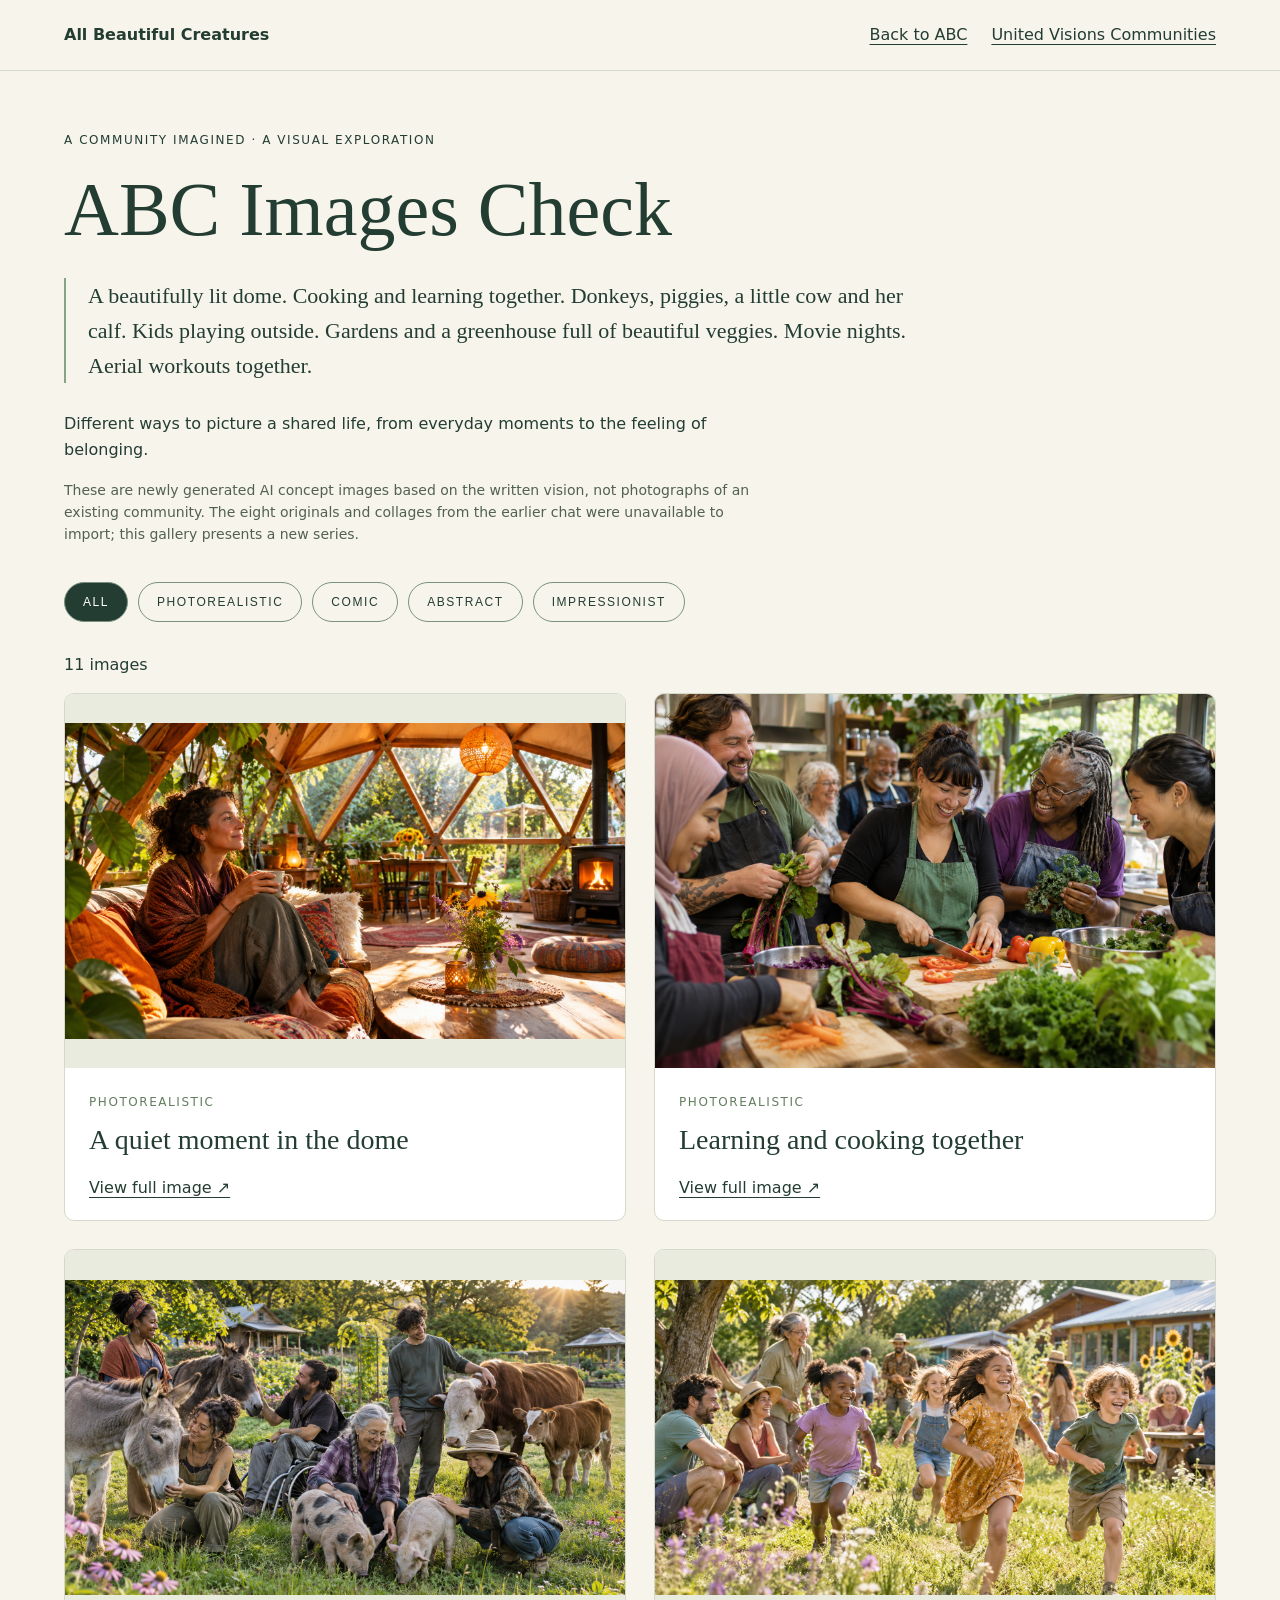
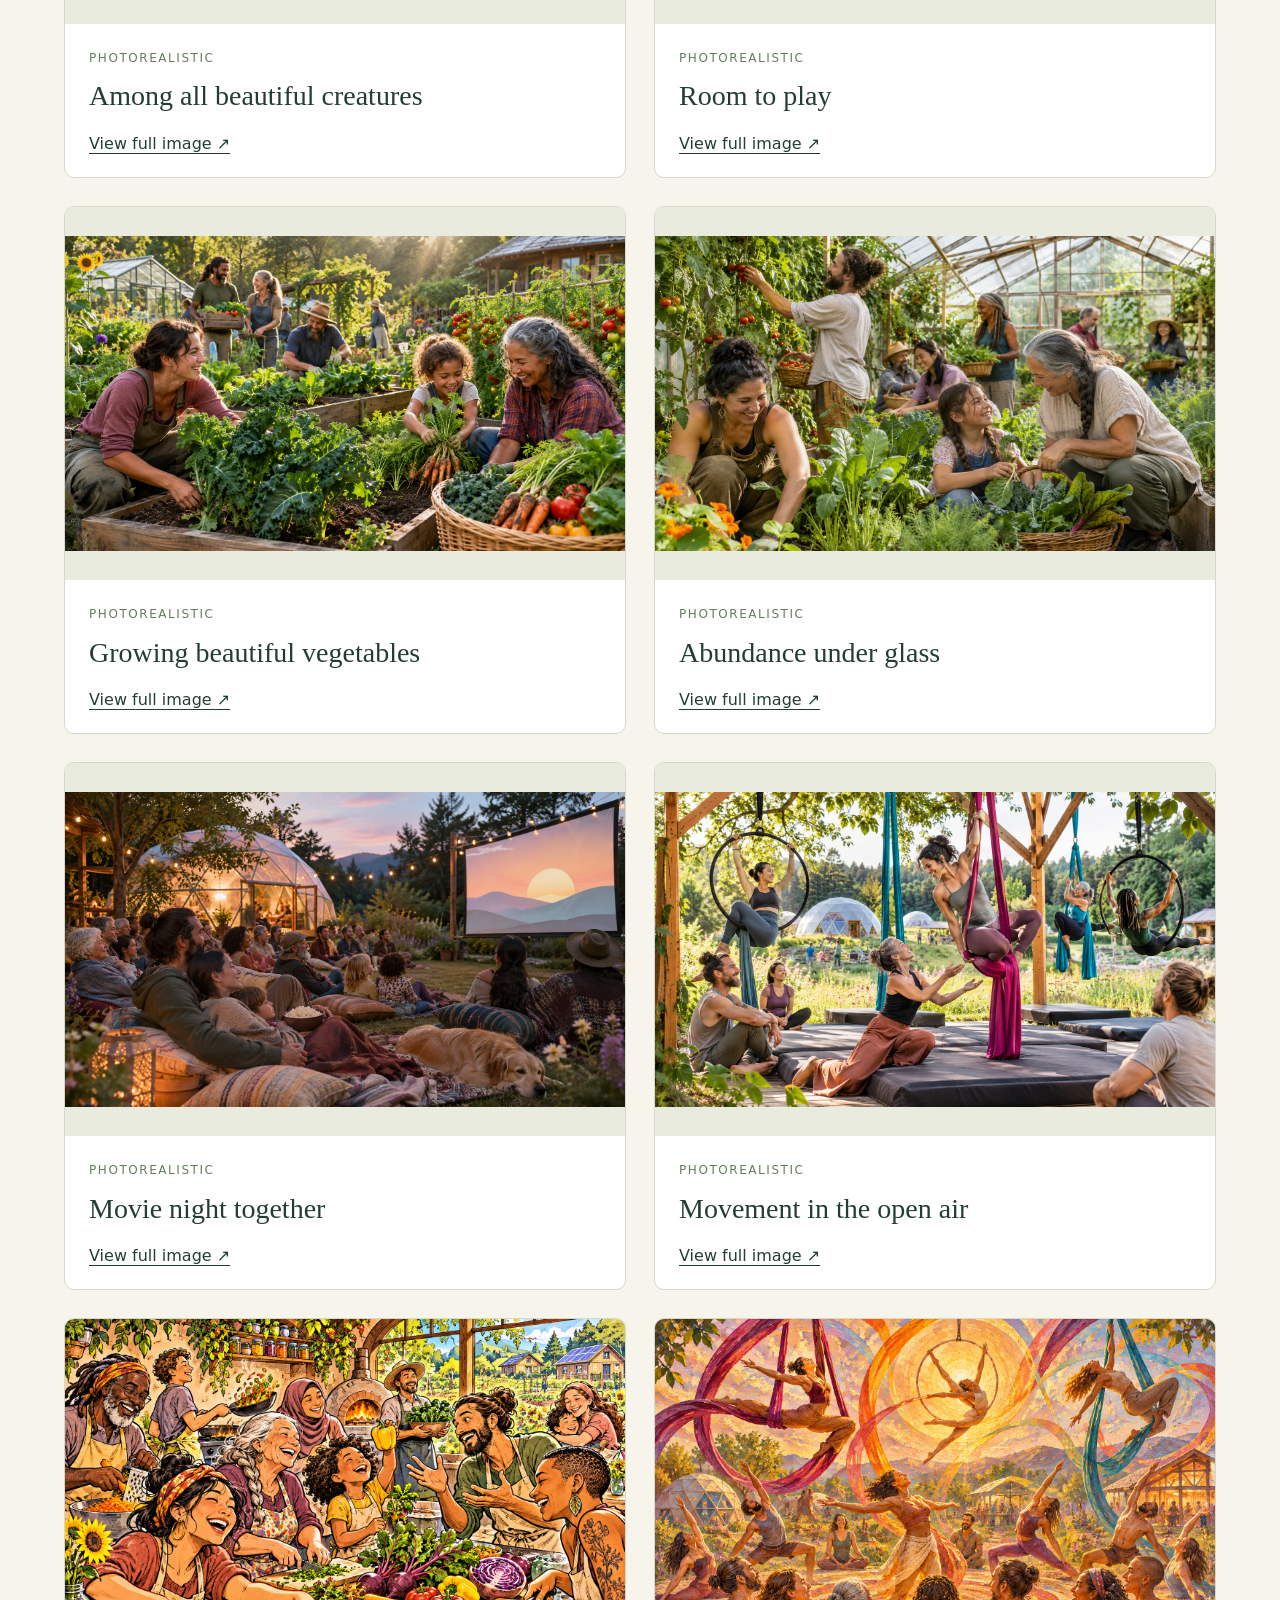
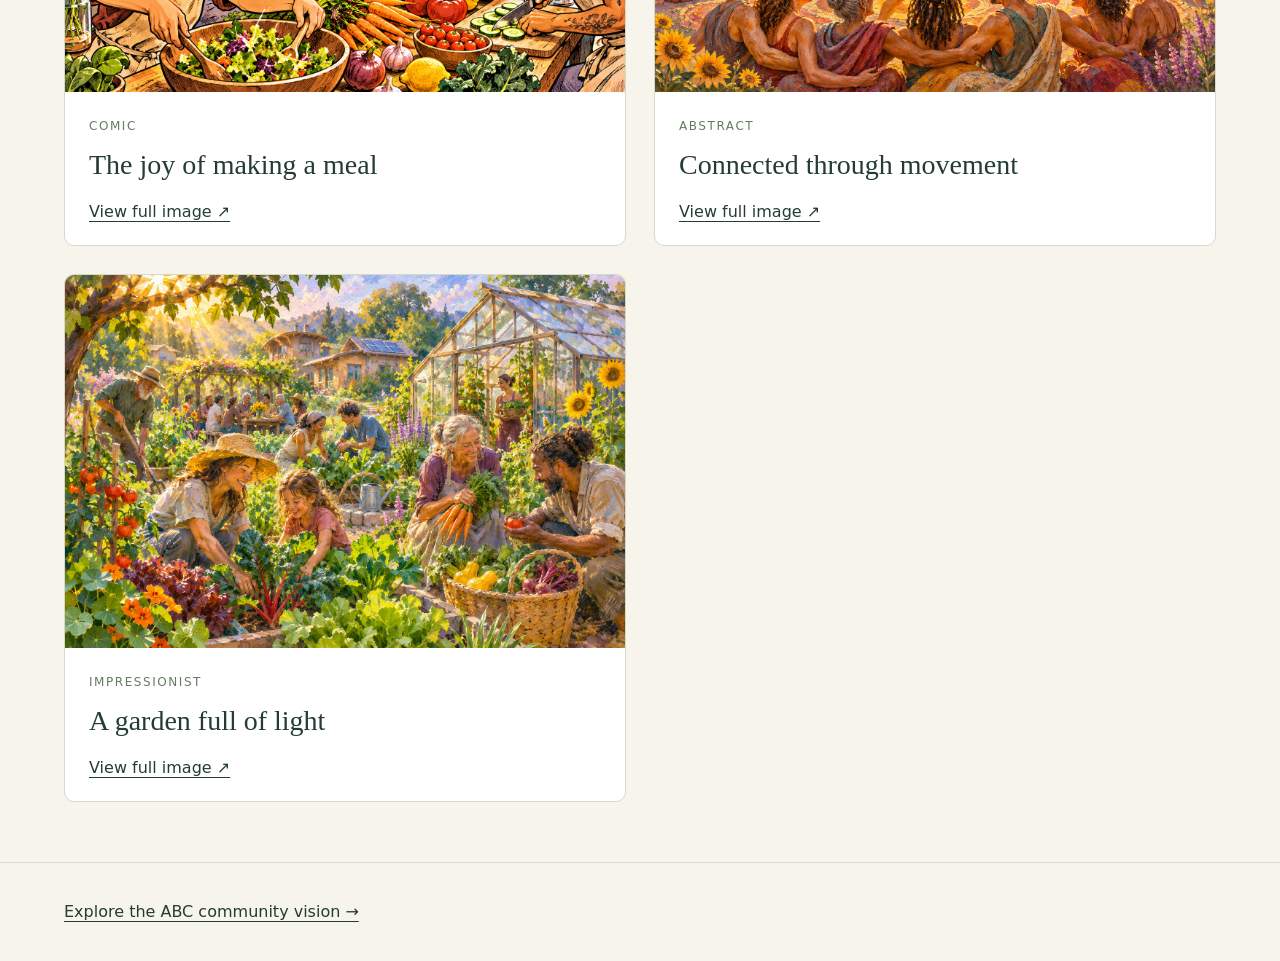
==== abc-images-check.html @ 477fc197 "Add ABC vision image gallery with eleven generated scenes" ====
<!doctype html><html lang="en"><head><meta charset="utf-8"><meta name="viewport" content="width=device-width,initial-scale=1"><title>ABC Images Check — All Beautiful Creatures</title><meta name="description" content="Explore the ABC community vision through photography-style images, comics, abstract art and impressionist painting."><style>
:root{color-scheme:light;--ink:#243d32;--paper:#f6f4eb;--line:#d4d9cb}*{box-sizing:border-box}body{margin:0;background:var(--paper);color:var(--ink);font:16px/1.6 system-ui,sans-serif}a{color:inherit;text-underline-offset:4px}nav{padding:22px 5vw;display:flex;gap:24px;align-items:center;border-bottom:1px solid var(--line);flex-wrap:wrap}nav strong{margin-right:auto}main{max-width:1500px;margin:auto;padding:60px 5vw}header{max-width:850px;margin-bottom:36px}.eyebrow,button,.caption span{font-size:12px;text-transform:uppercase;letter-spacing:.13em}h1{font:clamp(40px,6vw,76px)/1.08 Georgia,serif;margin:18px 0 24px}header p{max-width:690px}blockquote{margin:28px 0;padding-left:22px;border-left:2px solid #88a486;font:22px/1.6 Georgia,serif}.note{font-size:14px;color:#526151}.filters{display:flex;gap:10px;flex-wrap:wrap;margin:30px 0}button{padding:12px 18px;border:1px solid #7a917e;border-radius:30px;background:transparent;color:var(--ink);cursor:pointer}button[aria-pressed=true]{color:white;background:var(--ink)}button:focus-visible,a:focus-visible{outline:3px solid #bd6e32;outline-offset:5px}.gallery{display:grid;grid-template-columns:repeat(2,minmax(0,1fr));gap:28px}article{background:white;border:1px solid var(--line);border-radius:10px;overflow:hidden}article[hidden]{display:none}img{display:block;width:100%;height:auto;aspect-ratio:3/2;object-fit:contain;background:#e9ebdf}.caption{padding:20px 24px}.caption span{color:#647d60}h2{font:28px/1.2 Georgia,serif;margin:10px 0 18px}footer{padding:36px 5vw;border-top:1px solid var(--line)}@media(max-width:700px){main{padding-top:36px}.gallery{grid-template-columns:1fr}blockquote{font-size:20px}}@media(prefers-reduced-motion:no-preference){article{animation:appear .4s ease}@keyframes appear{from{opacity:.5}to{opacity:1}}}</style></head><body><nav aria-label="Main"><strong>All Beautiful Creatures</strong><a href="abc.html">Back to ABC</a><a href="index.html">United Visions Communities</a></nav><main><header><div class="eyebrow">A community imagined · A visual exploration</div><h1>ABC Images Check</h1><blockquote>A beautifully lit dome. Cooking and learning together. Donkeys, piggies, a little cow and her calf. Kids playing outside. Gardens and a greenhouse full of beautiful veggies. Movie nights. Aerial workouts together.</blockquote><p>Different ways to picture a shared life, from everyday moments to the feeling of belonging.</p><p class="note">These are newly generated AI concept images based on the written vision, not photographs of an existing community. The eight originals and collages from the earlier chat were unavailable to import; this gallery presents a new series.</p></header><div class="filters" role="group" aria-label="Filter images by style"><button type="button" aria-pressed="true" data-filter="All">All</button><button type="button" aria-pressed="false" data-filter="Photorealistic">Photorealistic</button><button type="button" aria-pressed="false" data-filter="Comic">Comic</button><button type="button" aria-pressed="false" data-filter="Abstract">Abstract</button><button type="button" aria-pressed="false" data-filter="Impressionist">Impressionist</button></div><p id="count" aria-live="polite">11 images</p><section class="gallery" aria-label="Community vision images"><article data-style="Photorealistic"><a href="images/abc-vision/dome-photo.png" target="_blank" rel="noopener"><img src="images/abc-vision/dome-photo.png" alt="A quiet moment in the dome — photorealistic community vision" loading="lazy" width="1536" height="1024"></a><div class="caption"><span>Photorealistic</span><h2>A quiet moment in the dome</h2><a href="images/abc-vision/dome-photo.png" target="_blank" rel="noopener">View full image ↗</a></div></article><article data-style="Photorealistic"><a href="images/abc-vision/cooking-photo.png" target="_blank" rel="noopener"><img src="images/abc-vision/cooking-photo.png" alt="Learning and cooking together — photorealistic community vision" loading="lazy" width="1536" height="1024"></a><div class="caption"><span>Photorealistic</span><h2>Learning and cooking together</h2><a href="images/abc-vision/cooking-photo.png" target="_blank" rel="noopener">View full image ↗</a></div></article><article data-style="Photorealistic"><a href="images/abc-vision/sanctuary-photo.png" target="_blank" rel="noopener"><img src="images/abc-vision/sanctuary-photo.png" alt="Among all beautiful creatures — photorealistic community vision" loading="lazy" width="1536" height="1024"></a><div class="caption"><span>Photorealistic</span><h2>Among all beautiful creatures</h2><a href="images/abc-vision/sanctuary-photo.png" target="_blank" rel="noopener">View full image ↗</a></div></article><article data-style="Photorealistic"><a href="images/abc-vision/play-photo.png" target="_blank" rel="noopener"><img src="images/abc-vision/play-photo.png" alt="Room to play — photorealistic community vision" loading="lazy" width="1536" height="1024"></a><div class="caption"><span>Photorealistic</span><h2>Room to play</h2><a href="images/abc-vision/play-photo.png" target="_blank" rel="noopener">View full image ↗</a></div></article><article data-style="Photorealistic"><a href="images/abc-vision/gardens-photo.png" target="_blank" rel="noopener"><img src="images/abc-vision/gardens-photo.png" alt="Growing beautiful vegetables — photorealistic community vision" loading="lazy" width="1536" height="1024"></a><div class="caption"><span>Photorealistic</span><h2>Growing beautiful vegetables</h2><a href="images/abc-vision/gardens-photo.png" target="_blank" rel="noopener">View full image ↗</a></div></article><article data-style="Photorealistic"><a href="images/abc-vision/greenhouse-photo.png" target="_blank" rel="noopener"><img src="images/abc-vision/greenhouse-photo.png" alt="Abundance under glass — photorealistic community vision" loading="lazy" width="1536" height="1024"></a><div class="caption"><span>Photorealistic</span><h2>Abundance under glass</h2><a href="images/abc-vision/greenhouse-photo.png" target="_blank" rel="noopener">View full image ↗</a></div></article><article data-style="Photorealistic"><a href="images/abc-vision/movies-photo.png" target="_blank" rel="noopener"><img src="images/abc-vision/movies-photo.png" alt="Movie night together — photorealistic community vision" loading="lazy" width="1536" height="1024"></a><div class="caption"><span>Photorealistic</span><h2>Movie night together</h2><a href="images/abc-vision/movies-photo.png" target="_blank" rel="noopener">View full image ↗</a></div></article><article data-style="Photorealistic"><a href="images/abc-vision/aerial-photo.png" target="_blank" rel="noopener"><img src="images/abc-vision/aerial-photo.png" alt="Movement in the open air — photorealistic community vision" loading="lazy" width="1536" height="1024"></a><div class="caption"><span>Photorealistic</span><h2>Movement in the open air</h2><a href="images/abc-vision/aerial-photo.png" target="_blank" rel="noopener">View full image ↗</a></div></article><article data-style="Comic"><a href="images/abc-vision/cooking-comic.png" target="_blank" rel="noopener"><img src="images/abc-vision/cooking-comic.png" alt="The joy of making a meal — comic community vision" loading="lazy" width="1536" height="1024"></a><div class="caption"><span>Comic</span><h2>The joy of making a meal</h2><a href="images/abc-vision/cooking-comic.png" target="_blank" rel="noopener">View full image ↗</a></div></article><article data-style="Abstract"><a href="images/abc-vision/aerial-abstract.png" target="_blank" rel="noopener"><img src="images/abc-vision/aerial-abstract.png" alt="Connected through movement — abstract community vision" loading="lazy" width="1536" height="1024"></a><div class="caption"><span>Abstract</span><h2>Connected through movement</h2><a href="images/abc-vision/aerial-abstract.png" target="_blank" rel="noopener">View full image ↗</a></div></article><article data-style="Impressionist"><a href="images/abc-vision/gardens-impressionist.png" target="_blank" rel="noopener"><img src="images/abc-vision/gardens-impressionist.png" alt="A garden full of light — impressionist community vision" loading="lazy" width="1536" height="1024"></a><div class="caption"><span>Impressionist</span><h2>A garden full of light</h2><a href="images/abc-vision/gardens-impressionist.png" target="_blank" rel="noopener">View full image ↗</a></div></article></section></main><footer><a href="abc.html">Explore the ABC community vision →</a></footer><script>document.querySelectorAll('[data-filter]').forEach(button=>button.addEventListener('click',()=>{const style=button.dataset.filter;document.querySelectorAll('[data-filter]').forEach(b=>b.setAttribute('aria-pressed',String(b===button)));let n=0;document.querySelectorAll('[data-style]').forEach(card=>{card.hidden=style!=='All'&&card.dataset.style!==style;if(!card.hidden)n++});document.getElementById('count').textContent=n+' image'+(n===1?'':'s')}));</script></body></html>
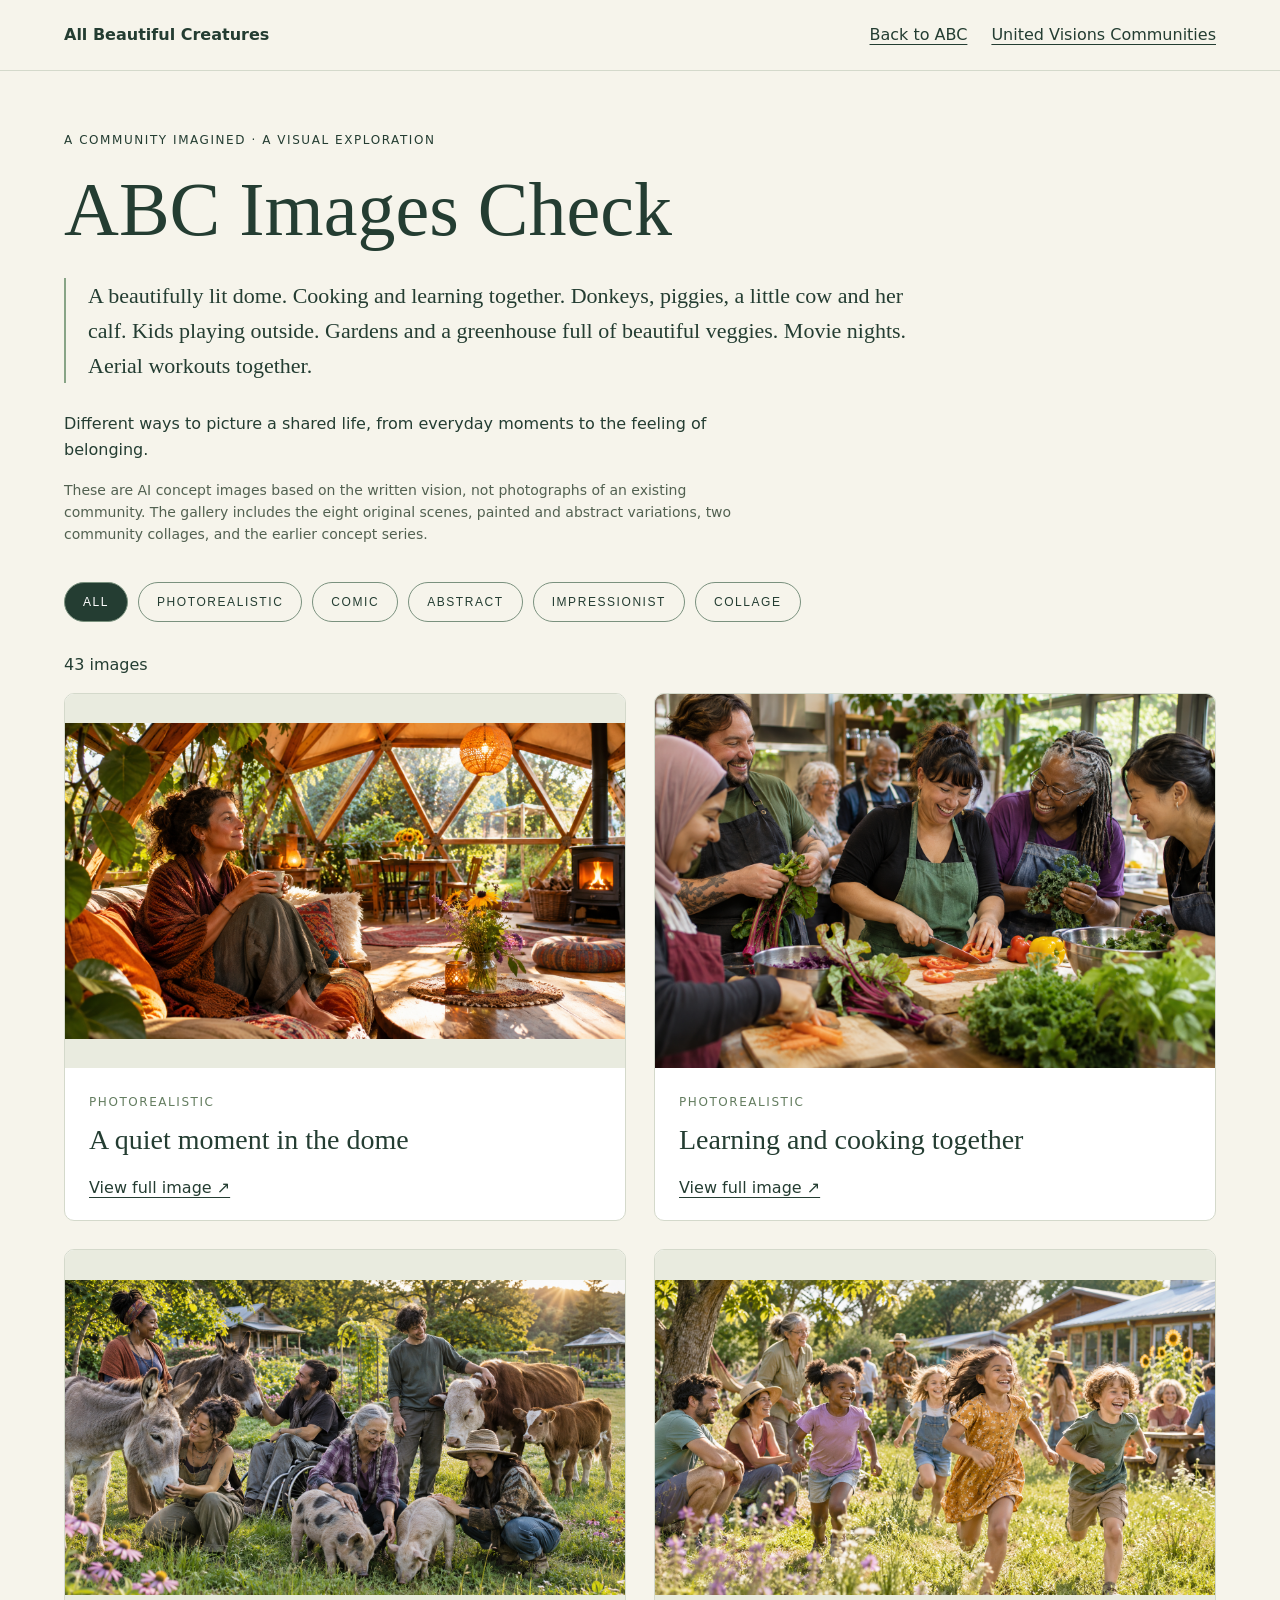
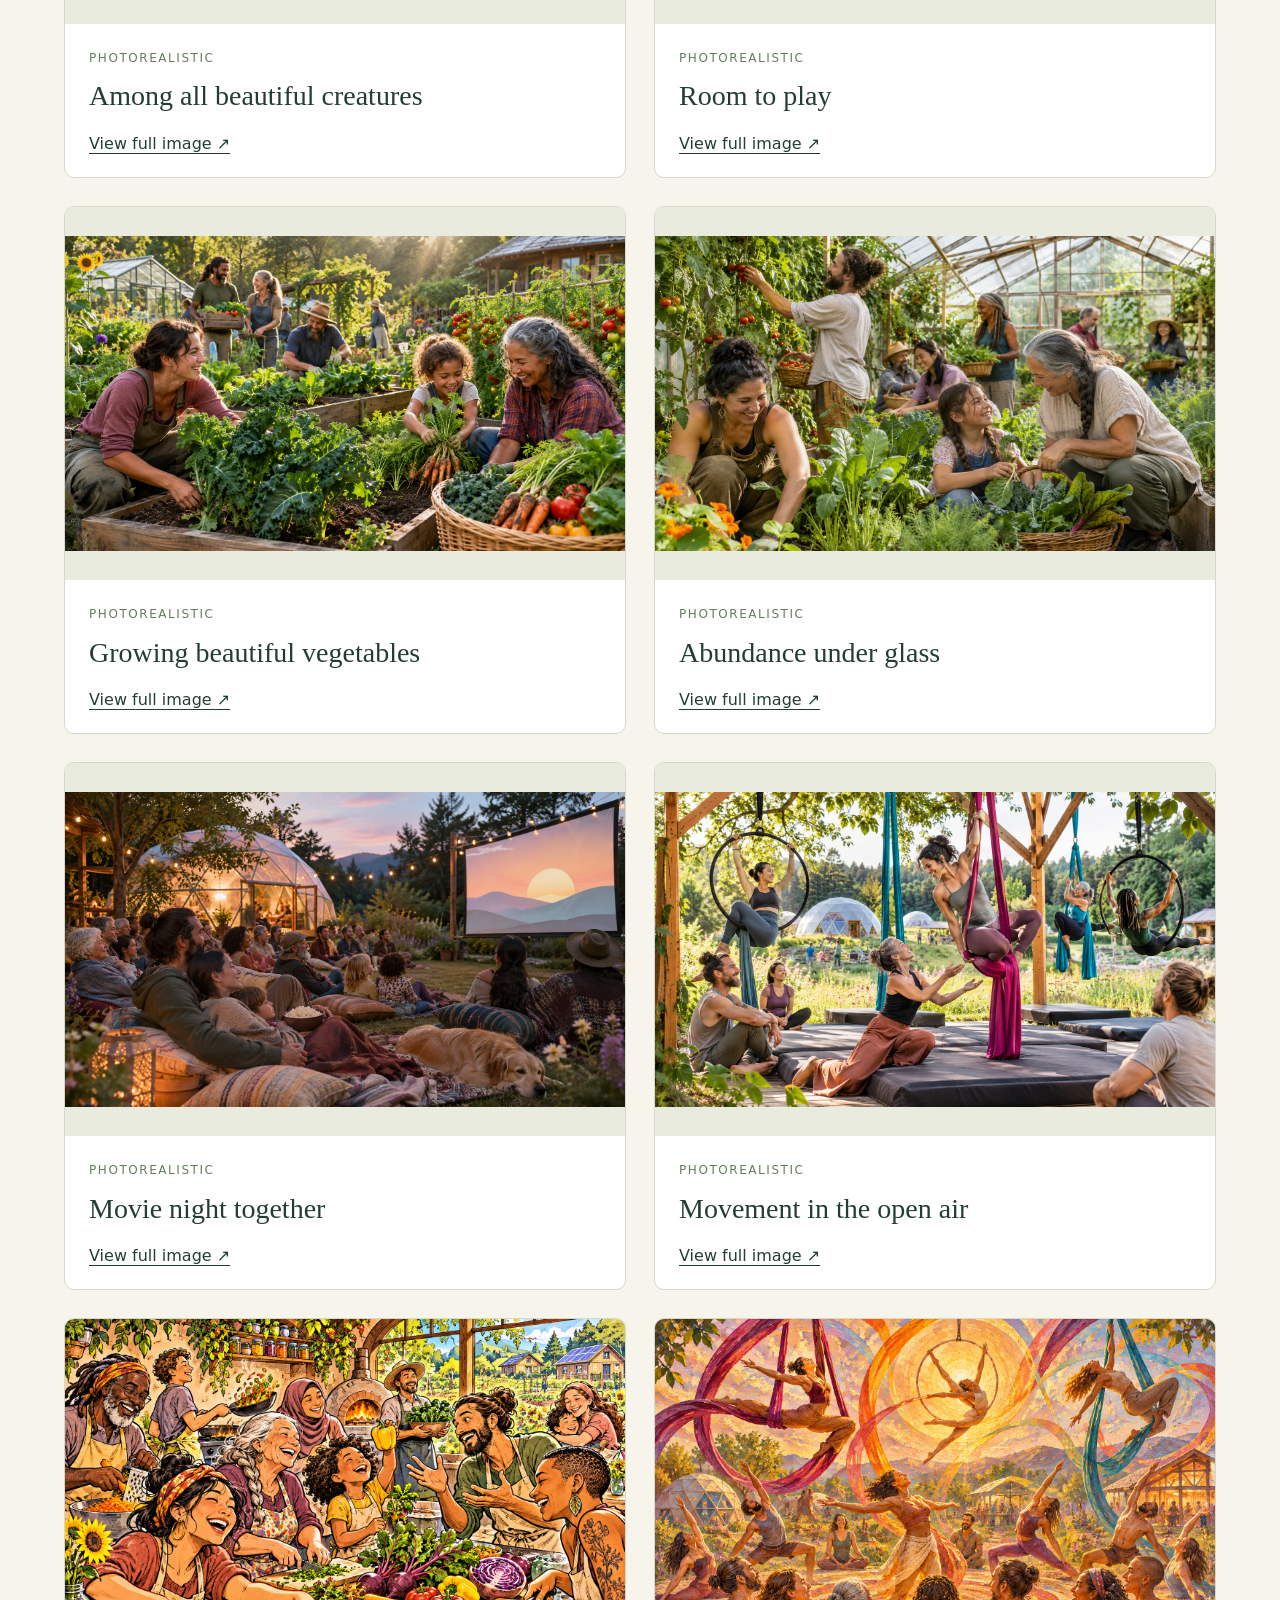
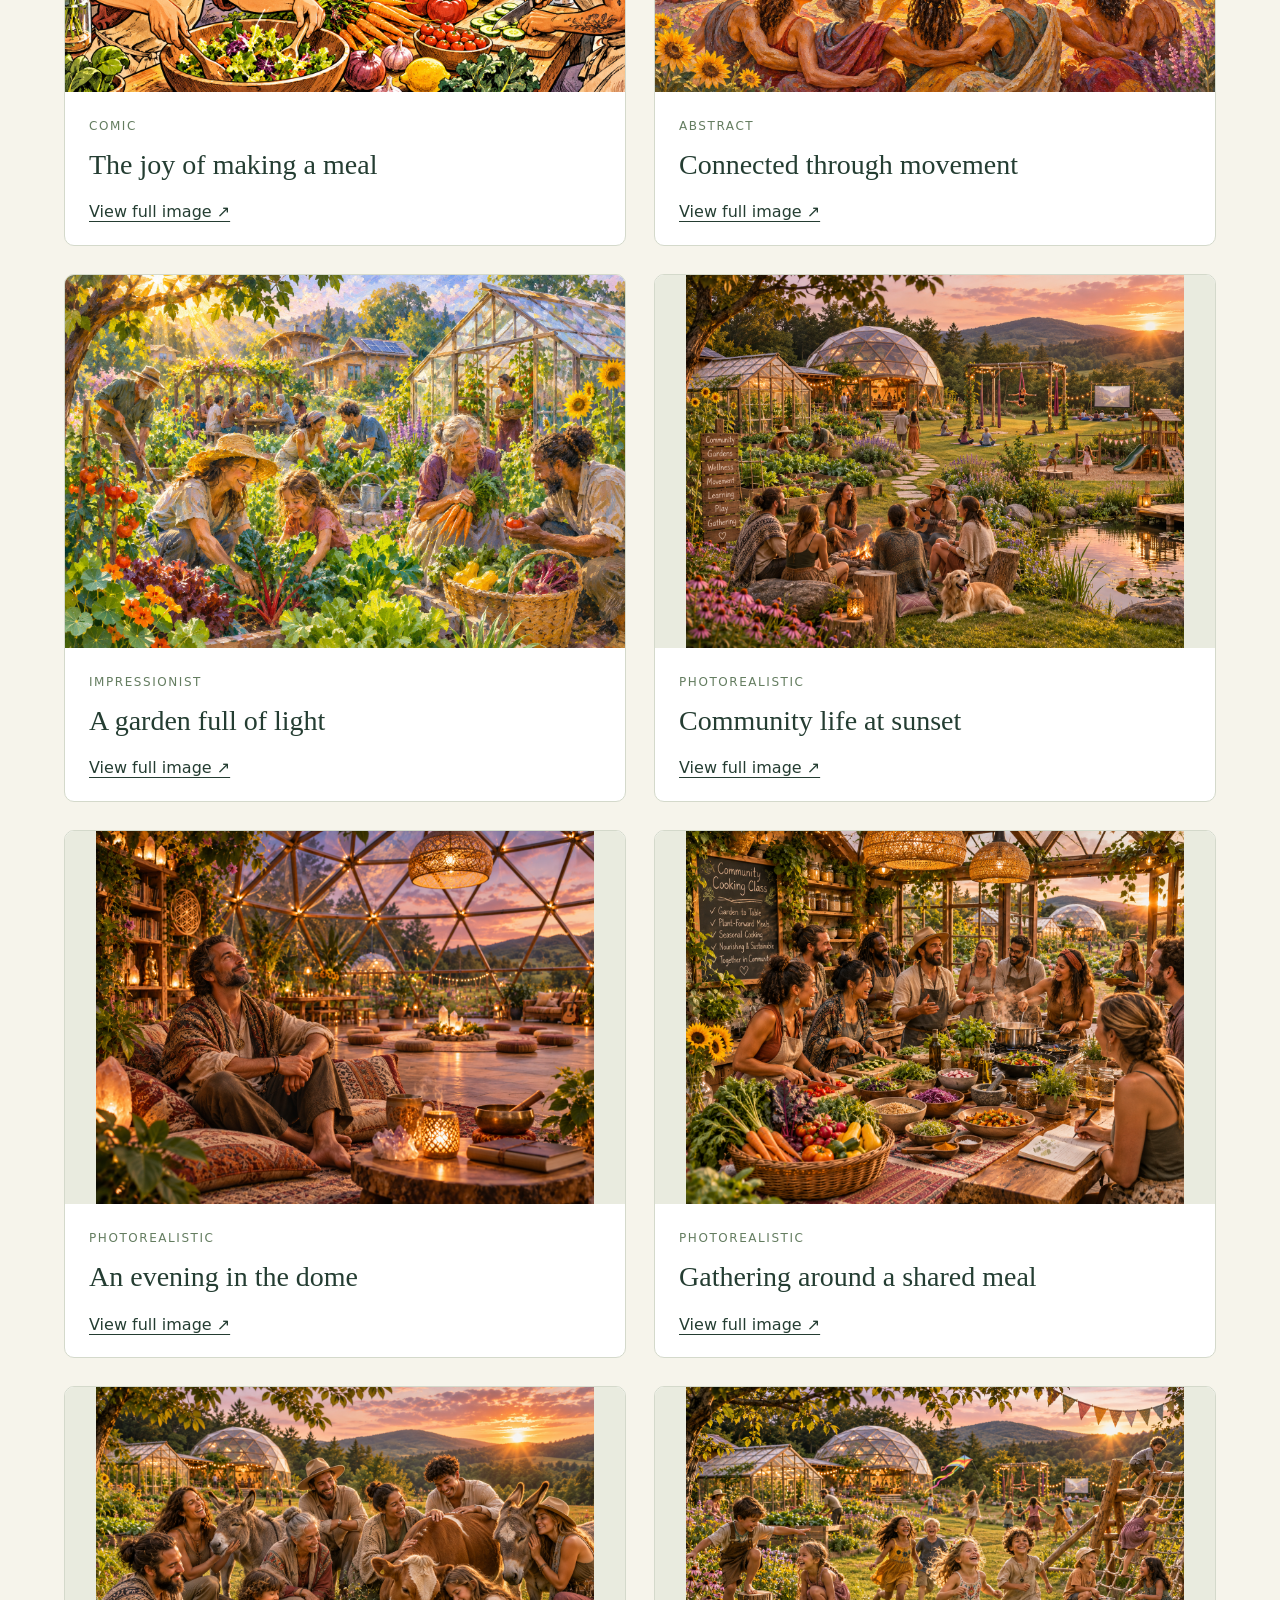
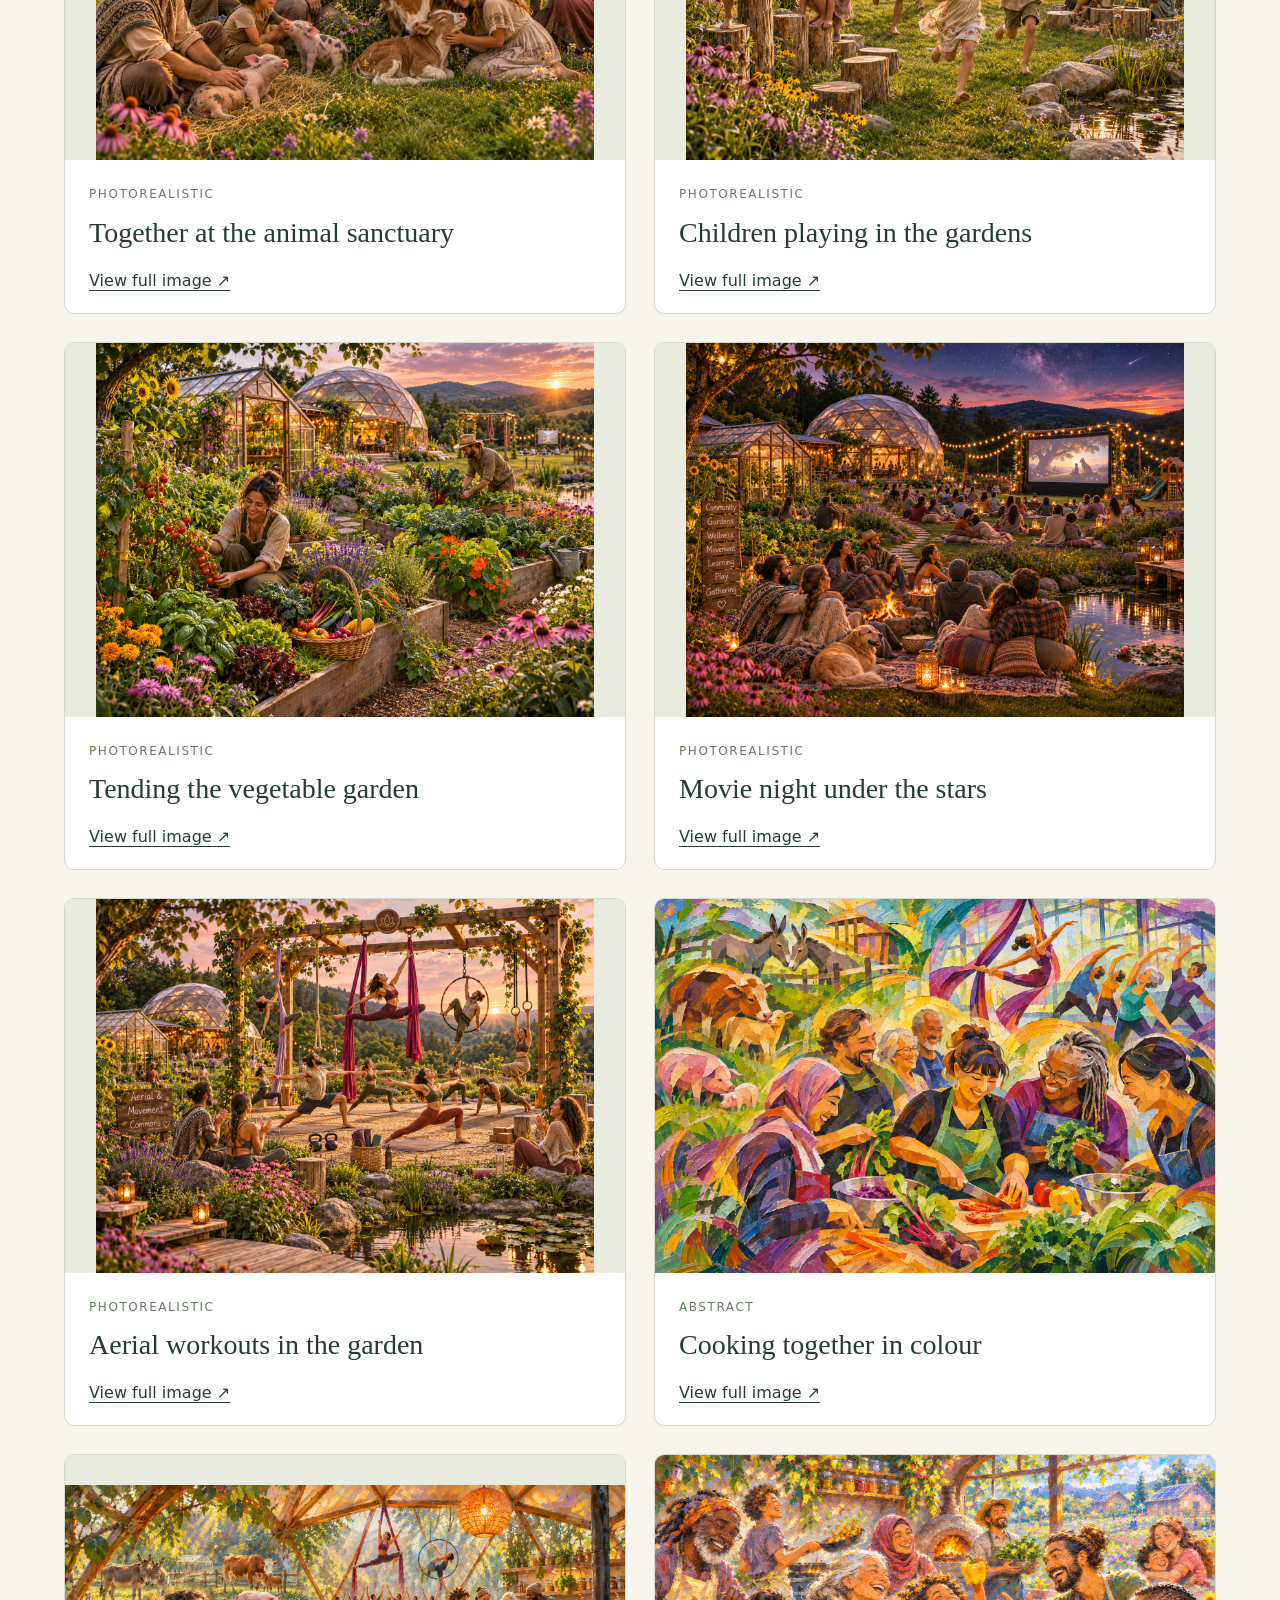
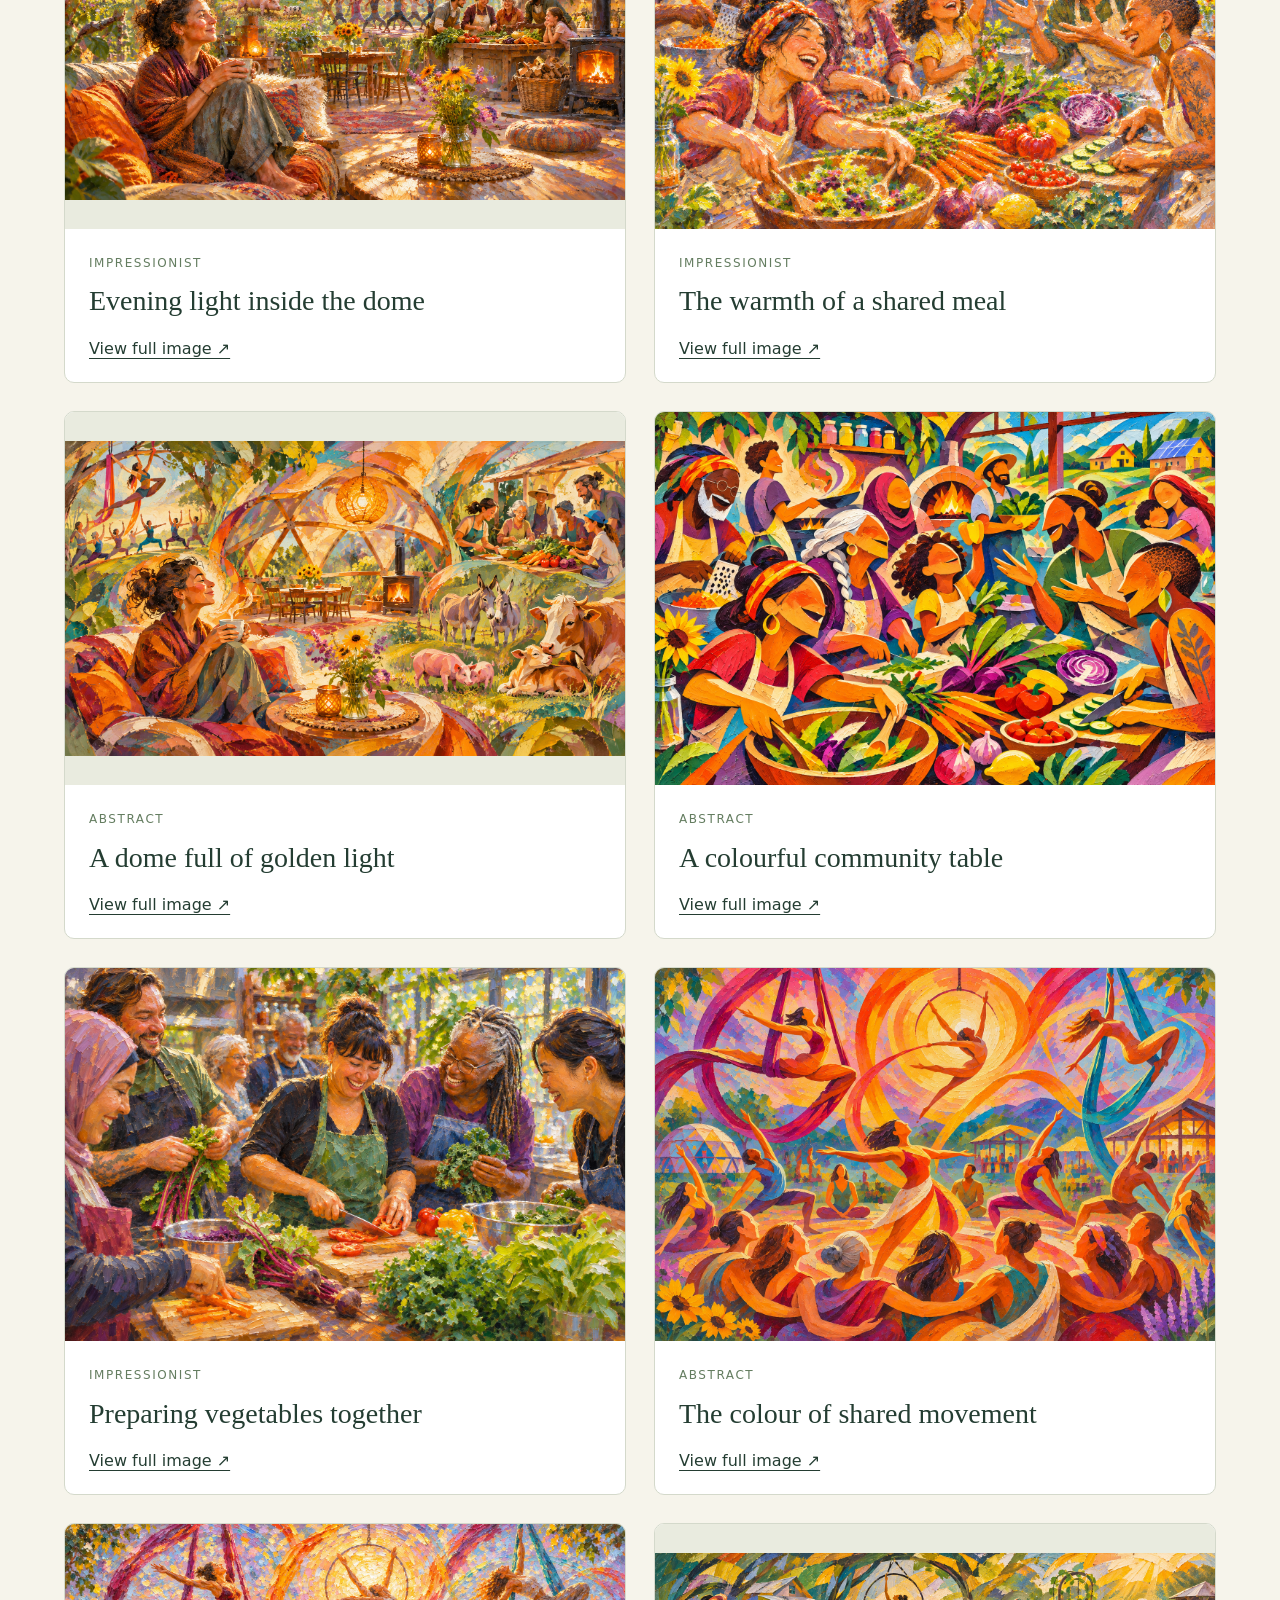
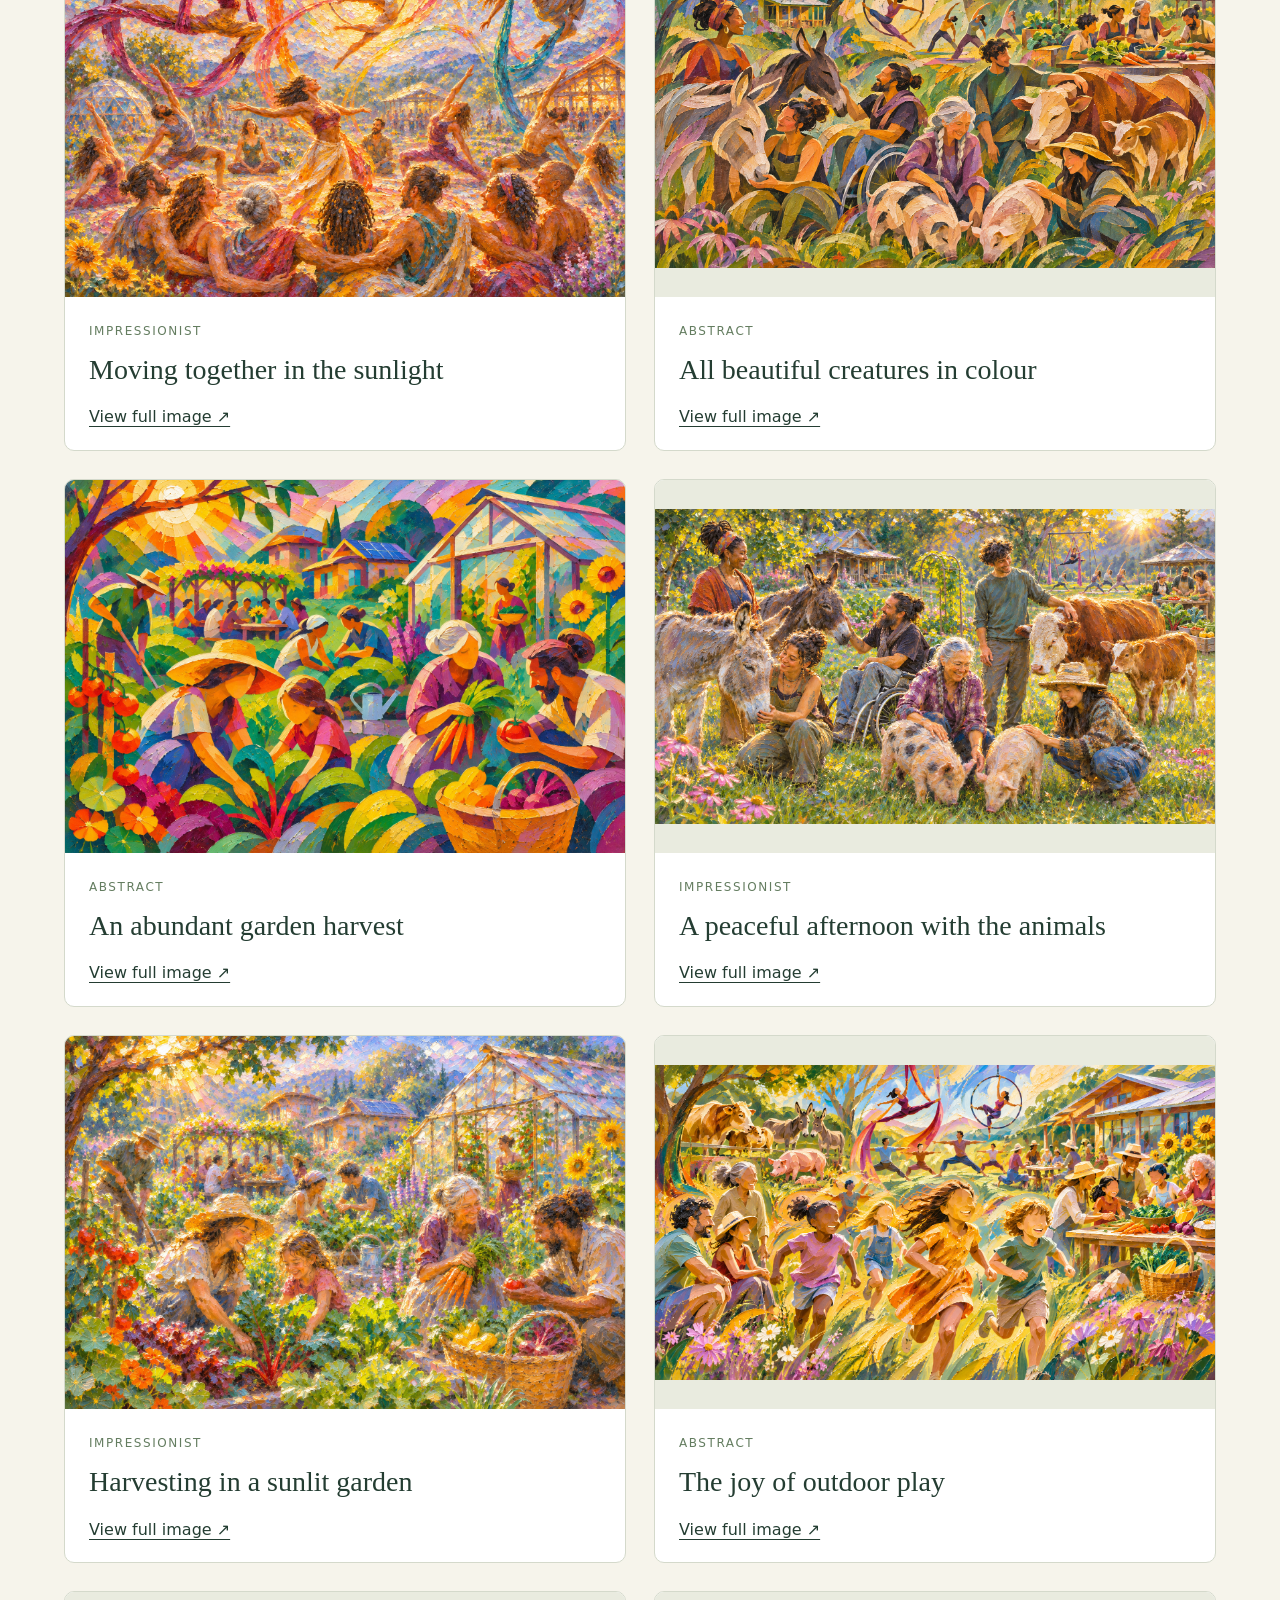
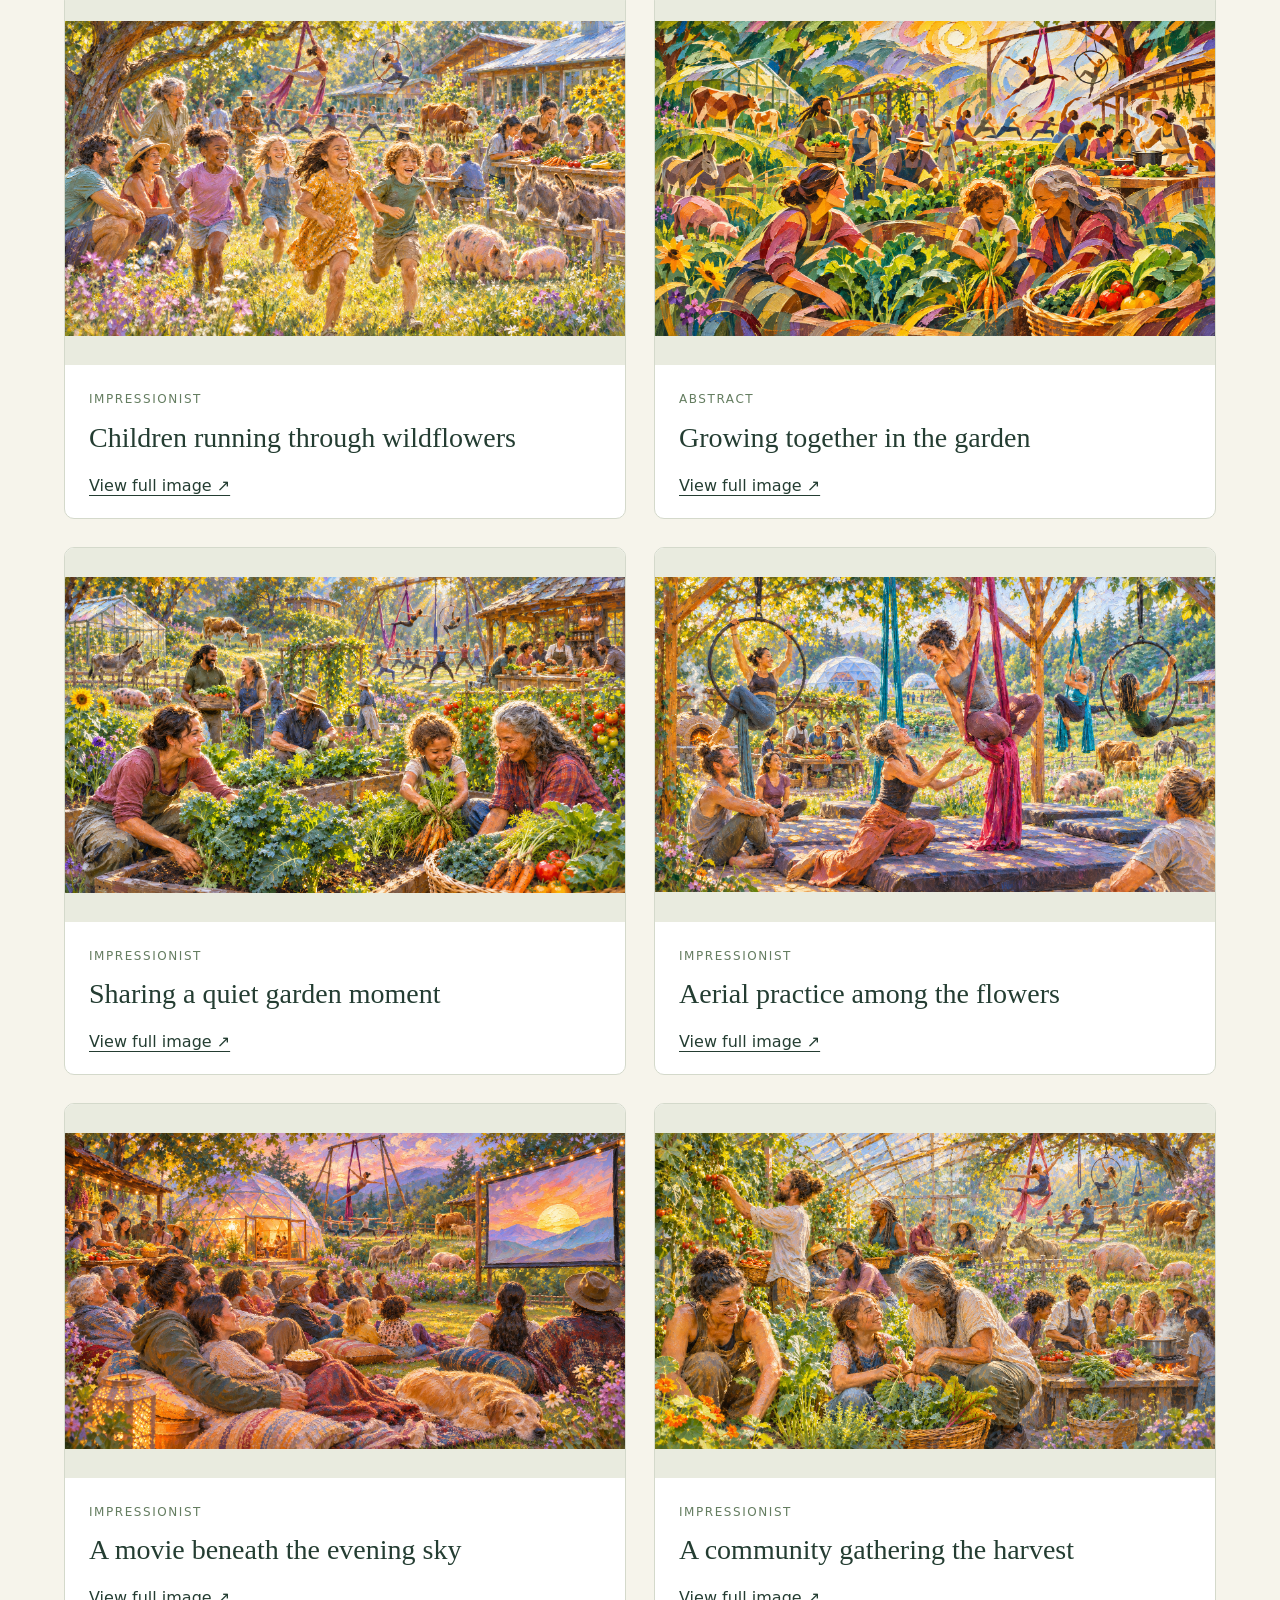
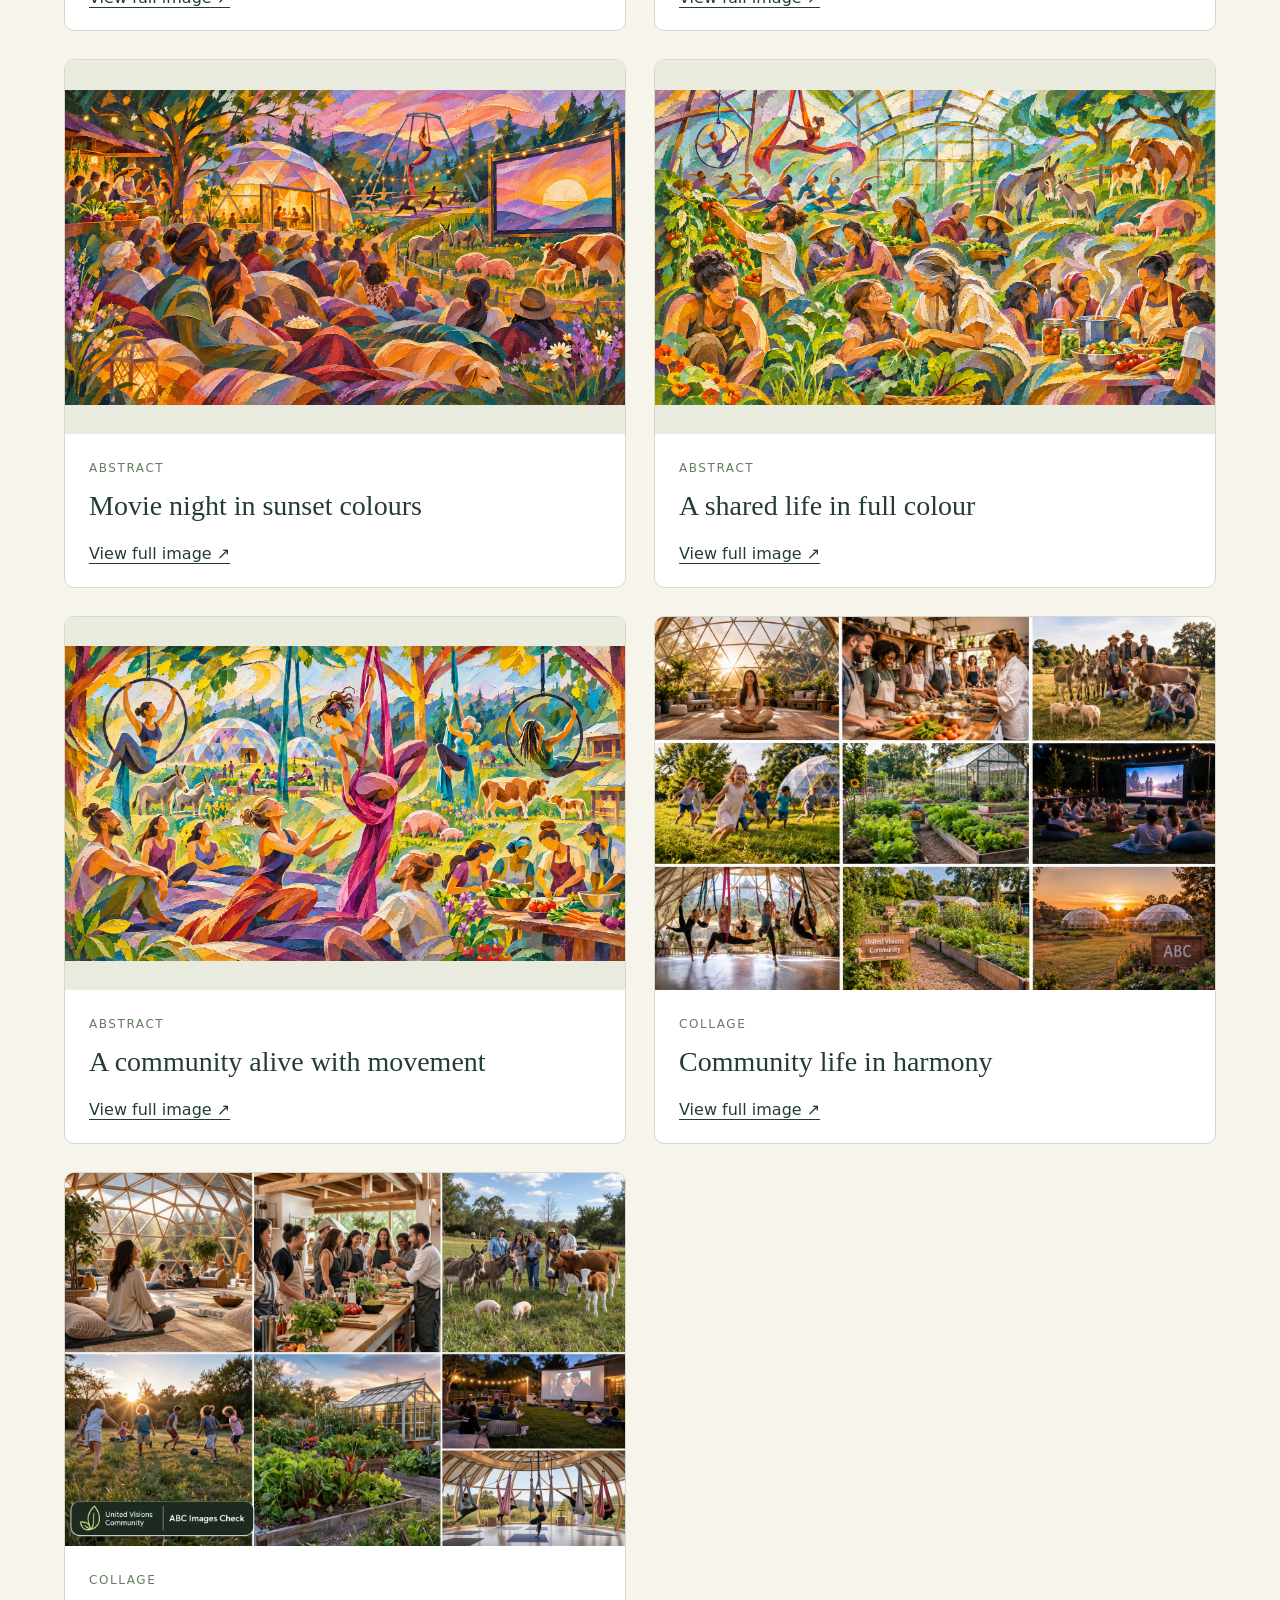
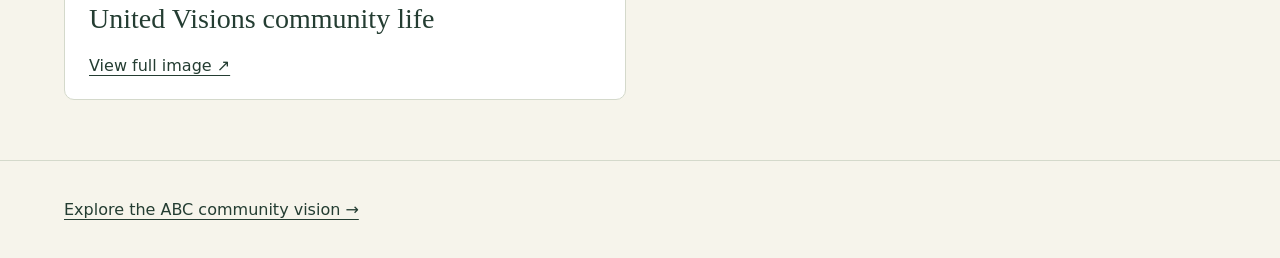
==== commit 2124e32c: "Add saved ABC concept images with descriptive filenames" ====
--- a/abc-images-check.html
+++ b/abc-images-check.html
@@ -1,2 +1,217 @@
 <!doctype html><html lang="en"><head><meta charset="utf-8"><meta name="viewport" content="width=device-width,initial-scale=1"><title>ABC Images Check — All Beautiful Creatures</title><meta name="description" content="Explore the ABC community vision through photography-style images, comics, abstract art and impressionist painting."><style>
-:root{color-scheme:light;--ink:#243d32;--paper:#f6f4eb;--line:#d4d9cb}*{box-sizing:border-box}body{margin:0;background:var(--paper);color:var(--ink);font:16px/1.6 system-ui,sans-serif}a{color:inherit;text-underline-offset:4px}nav{padding:22px 5vw;display:flex;gap:24px;align-items:center;border-bottom:1px solid var(--line);flex-wrap:wrap}nav strong{margin-right:auto}main{max-width:1500px;margin:auto;padding:60px 5vw}header{max-width:850px;margin-bottom:36px}.eyebrow,button,.caption span{font-size:12px;text-transform:uppercase;letter-spacing:.13em}h1{font:clamp(40px,6vw,76px)/1.08 Georgia,serif;margin:18px 0 24px}header p{max-width:690px}blockquote{margin:28px 0;padding-left:22px;border-left:2px solid #88a486;font:22px/1.6 Georgia,serif}.note{font-size:14px;color:#526151}.filters{display:flex;gap:10px;flex-wrap:wrap;margin:30px 0}button{padding:12px 18px;border:1px solid #7a917e;border-radius:30px;background:transparent;color:var(--ink);cursor:pointer}button[aria-pressed=true]{color:white;background:var(--ink)}button:focus-visible,a:focus-visible{outline:3px solid #bd6e32;outline-offset:5px}.gallery{display:grid;grid-template-columns:repeat(2,minmax(0,1fr));gap:28px}article{background:white;border:1px solid var(--line);border-radius:10px;overflow:hidden}article[hidden]{display:none}img{display:block;width:100%;height:auto;aspect-ratio:3/2;object-fit:contain;background:#e9ebdf}.caption{padding:20px 24px}.caption span{color:#647d60}h2{font:28px/1.2 Georgia,serif;margin:10px 0 18px}footer{padding:36px 5vw;border-top:1px solid var(--line)}@media(max-width:700px){main{padding-top:36px}.gallery{grid-template-columns:1fr}blockquote{font-size:20px}}@media(prefers-reduced-motion:no-preference){article{animation:appear .4s ease}@keyframes appear{from{opacity:.5}to{opacity:1}}}</style></head><body><nav aria-label="Main"><strong>All Beautiful Creatures</strong><a href="abc.html">Back to ABC</a><a href="index.html">United Visions Communities</a></nav><main><header><div class="eyebrow">A community imagined · A visual exploration</div><h1>ABC Images Check</h1><blockquote>A beautifully lit dome. Cooking and learning together. Donkeys, piggies, a little cow and her calf. Kids playing outside. Gardens and a greenhouse full of beautiful veggies. Movie nights. Aerial workouts together.</blockquote><p>Different ways to picture a shared life, from everyday moments to the feeling of belonging.</p><p class="note">These are newly generated AI concept images based on the written vision, not photographs of an existing community. The eight originals and collages from the earlier chat were unavailable to import; this gallery presents a new series.</p></header><div class="filters" role="group" aria-label="Filter images by style"><button type="button" aria-pressed="true" data-filter="All">All</button><button type="button" aria-pressed="false" data-filter="Photorealistic">Photorealistic</button><button type="button" aria-pressed="false" data-filter="Comic">Comic</button><button type="button" aria-pressed="false" data-filter="Abstract">Abstract</button><button type="button" aria-pressed="false" data-filter="Impressionist">Impressionist</button></div><p id="count" aria-live="polite">11 images</p><section class="gallery" aria-label="Community vision images"><article data-style="Photorealistic"><a href="images/abc-vision/dome-photo.png" target="_blank" rel="noopener"><img src="images/abc-vision/dome-photo.png" alt="A quiet moment in the dome — photorealistic community vision" loading="lazy" width="1536" height="1024"></a><div class="caption"><span>Photorealistic</span><h2>A quiet moment in the dome</h2><a href="images/abc-vision/dome-photo.png" target="_blank" rel="noopener">View full image ↗</a></div></article><article data-style="Photorealistic"><a href="images/abc-vision/cooking-photo.png" target="_blank" rel="noopener"><img src="images/abc-vision/cooking-photo.png" alt="Learning and cooking together — photorealistic community vision" loading="lazy" width="1536" height="1024"></a><div class="caption"><span>Photorealistic</span><h2>Learning and cooking together</h2><a href="images/abc-vision/cooking-photo.png" target="_blank" rel="noopener">View full image ↗</a></div></article><article data-style="Photorealistic"><a href="images/abc-vision/sanctuary-photo.png" target="_blank" rel="noopener"><img src="images/abc-vision/sanctuary-photo.png" alt="Among all beautiful creatures — photorealistic community vision" loading="lazy" width="1536" height="1024"></a><div class="caption"><span>Photorealistic</span><h2>Among all beautiful creatures</h2><a href="images/abc-vision/sanctuary-photo.png" target="_blank" rel="noopener">View full image ↗</a></div></article><article data-style="Photorealistic"><a href="images/abc-vision/play-photo.png" target="_blank" rel="noopener"><img src="images/abc-vision/play-photo.png" alt="Room to play — photorealistic community vision" loading="lazy" width="1536" height="1024"></a><div class="caption"><span>Photorealistic</span><h2>Room to play</h2><a href="images/abc-vision/play-photo.png" target="_blank" rel="noopener">View full image ↗</a></div></article><article data-style="Photorealistic"><a href="images/abc-vision/gardens-photo.png" target="_blank" rel="noopener"><img src="images/abc-vision/gardens-photo.png" alt="Growing beautiful vegetables — photorealistic community vision" loading="lazy" width="1536" height="1024"></a><div class="caption"><span>Photorealistic</span><h2>Growing beautiful vegetables</h2><a href="images/abc-vision/gardens-photo.png" target="_blank" rel="noopener">View full image ↗</a></div></article><article data-style="Photorealistic"><a href="images/abc-vision/greenhouse-photo.png" target="_blank" rel="noopener"><img src="images/abc-vision/greenhouse-photo.png" alt="Abundance under glass — photorealistic community vision" loading="lazy" width="1536" height="1024"></a><div class="caption"><span>Photorealistic</span><h2>Abundance under glass</h2><a href="images/abc-vision/greenhouse-photo.png" target="_blank" rel="noopener">View full image ↗</a></div></article><article data-style="Photorealistic"><a href="images/abc-vision/movies-photo.png" target="_blank" rel="noopener"><img src="images/abc-vision/movies-photo.png" alt="Movie night together — photorealistic community vision" loading="lazy" width="1536" height="1024"></a><div class="caption"><span>Photorealistic</span><h2>Movie night together</h2><a href="images/abc-vision/movies-photo.png" target="_blank" rel="noopener">View full image ↗</a></div></article><article data-style="Photorealistic"><a href="images/abc-vision/aerial-photo.png" target="_blank" rel="noopener"><img src="images/abc-vision/aerial-photo.png" alt="Movement in the open air — photorealistic community vision" loading="lazy" width="1536" height="1024"></a><div class="caption"><span>Photorealistic</span><h2>Movement in the open air</h2><a href="images/abc-vision/aerial-photo.png" target="_blank" rel="noopener">View full image ↗</a></div></article><article data-style="Comic"><a href="images/abc-vision/cooking-comic.png" target="_blank" rel="noopener"><img src="images/abc-vision/cooking-comic.png" alt="The joy of making a meal — comic community vision" loading="lazy" width="1536" height="1024"></a><div class="caption"><span>Comic</span><h2>The joy of making a meal</h2><a href="images/abc-vision/cooking-comic.png" target="_blank" rel="noopener">View full image ↗</a></div></article><article data-style="Abstract"><a href="images/abc-vision/aerial-abstract.png" target="_blank" rel="noopener"><img src="images/abc-vision/aerial-abstract.png" alt="Connected through movement — abstract community vision" loading="lazy" width="1536" height="1024"></a><div class="caption"><span>Abstract</span><h2>Connected through movement</h2><a href="images/abc-vision/aerial-abstract.png" target="_blank" rel="noopener">View full image ↗</a></div></article><article data-style="Impressionist"><a href="images/abc-vision/gardens-impressionist.png" target="_blank" rel="noopener"><img src="images/abc-vision/gardens-impressionist.png" alt="A garden full of light — impressionist community vision" loading="lazy" width="1536" height="1024"></a><div class="caption"><span>Impressionist</span><h2>A garden full of light</h2><a href="images/abc-vision/gardens-impressionist.png" target="_blank" rel="noopener">View full image ↗</a></div></article></section></main><footer><a href="abc.html">Explore the ABC community vision →</a></footer><script>document.querySelectorAll('[data-filter]').forEach(button=>button.addEventListener('click',()=>{const style=button.dataset.filter;document.querySelectorAll('[data-filter]').forEach(b=>b.setAttribute('aria-pressed',String(b===button)));let n=0;document.querySelectorAll('[data-style]').forEach(card=>{card.hidden=style!=='All'&&card.dataset.style!==style;if(!card.hidden)n++});document.getElementById('count').textContent=n+' image'+(n===1?'':'s')}));</script></body></html>+:root{color-scheme:light;--ink:#243d32;--paper:#f6f4eb;--line:#d4d9cb}*{box-sizing:border-box}body{margin:0;background:var(--paper);color:var(--ink);font:16px/1.6 system-ui,sans-serif}a{color:inherit;text-underline-offset:4px}nav{padding:22px 5vw;display:flex;gap:24px;align-items:center;border-bottom:1px solid var(--line);flex-wrap:wrap}nav strong{margin-right:auto}main{max-width:1500px;margin:auto;padding:60px 5vw}header{max-width:850px;margin-bottom:36px}.eyebrow,button,.caption span{font-size:12px;text-transform:uppercase;letter-spacing:.13em}h1{font:clamp(40px,6vw,76px)/1.08 Georgia,serif;margin:18px 0 24px}header p{max-width:690px}blockquote{margin:28px 0;padding-left:22px;border-left:2px solid #88a486;font:22px/1.6 Georgia,serif}.note{font-size:14px;color:#526151}.filters{display:flex;gap:10px;flex-wrap:wrap;margin:30px 0}button{padding:12px 18px;border:1px solid #7a917e;border-radius:30px;background:transparent;color:var(--ink);cursor:pointer}button[aria-pressed=true]{color:white;background:var(--ink)}button:focus-visible,a:focus-visible{outline:3px solid #bd6e32;outline-offset:5px}.gallery{display:grid;grid-template-columns:repeat(2,minmax(0,1fr));gap:28px}article{background:white;border:1px solid var(--line);border-radius:10px;overflow:hidden}article[hidden]{display:none}img{display:block;width:100%;height:auto;aspect-ratio:3/2;object-fit:contain;background:#e9ebdf}.caption{padding:20px 24px}.caption span{color:#647d60}h2{font:28px/1.2 Georgia,serif;margin:10px 0 18px}footer{padding:36px 5vw;border-top:1px solid var(--line)}@media(max-width:700px){main{padding-top:36px}.gallery{grid-template-columns:1fr}blockquote{font-size:20px}}@media(prefers-reduced-motion:no-preference){article{animation:appear .4s ease}@keyframes appear{from{opacity:.5}to{opacity:1}}}</style></head><body><nav aria-label="Main"><strong>All Beautiful Creatures</strong><a href="abc.html">Back to ABC</a><a href="index.html">United Visions Communities</a></nav><main><header><div class="eyebrow">A community imagined · A visual exploration</div><h1>ABC Images Check</h1><blockquote>A beautifully lit dome. Cooking and learning together. Donkeys, piggies, a little cow and her calf. Kids playing outside. Gardens and a greenhouse full of beautiful veggies. Movie nights. Aerial workouts together.</blockquote><p>Different ways to picture a shared life, from everyday moments to the feeling of belonging.</p><p class="note">These are AI concept images based on the written vision, not photographs of an existing community. The gallery includes the eight original scenes, painted and abstract variations, two community collages, and the earlier concept series.</p></header><div class="filters" role="group" aria-label="Filter images by style"><button type="button" aria-pressed="true" data-filter="All">All</button><button type="button" aria-pressed="false" data-filter="Photorealistic">Photorealistic</button><button type="button" aria-pressed="false" data-filter="Comic">Comic</button><button type="button" aria-pressed="false" data-filter="Abstract">Abstract</button><button type="button" aria-pressed="false" data-filter="Impressionist">Impressionist</button><button type="button" aria-pressed="false" data-filter="Collage">Collage</button></div><p id="count" aria-live="polite">43 images</p><section class="gallery" aria-label="Community vision images">
+<article data-style="Photorealistic"><a href="images/abc-vision/dome-photo.png" target="_blank" rel="noopener"><img src="images/abc-vision/dome-photo.png" alt="A quiet moment in the dome — photorealistic community vision" loading="lazy" width="1672" height="941"></a><div class="caption"><span>Photorealistic</span><h2>A quiet moment in the dome</h2><a href="images/abc-vision/dome-photo.png" target="_blank" rel="noopener">View full image ↗</a></div></article>
+
+<article data-style="Photorealistic"><a href="images/abc-vision/cooking-photo.png" target="_blank" rel="noopener"><img src="images/abc-vision/cooking-photo.png" alt="Learning and cooking together — photorealistic community vision" loading="lazy" width="1536" height="1024"></a><div class="caption"><span>Photorealistic</span><h2>Learning and cooking together</h2><a href="images/abc-vision/cooking-photo.png" target="_blank" rel="noopener">View full image ↗</a></div></article>
+
+<article data-style="Photorealistic"><a href="images/abc-vision/sanctuary-photo.png" target="_blank" rel="noopener"><img src="images/abc-vision/sanctuary-photo.png" alt="Among all beautiful creatures — photorealistic community vision" loading="lazy" width="1672" height="941"></a><div class="caption"><span>Photorealistic</span><h2>Among all beautiful creatures</h2><a href="images/abc-vision/sanctuary-photo.png" target="_blank" rel="noopener">View full image ↗</a></div></article>
+
+<article data-style="Photorealistic"><a href="images/abc-vision/play-photo.png" target="_blank" rel="noopener"><img src="images/abc-vision/play-photo.png" alt="Room to play — photorealistic community vision" loading="lazy" width="1672" height="941"></a><div class="caption"><span>Photorealistic</span><h2>Room to play</h2><a href="images/abc-vision/play-photo.png" target="_blank" rel="noopener">View full image ↗</a></div></article>
+
+<article data-style="Photorealistic"><a href="images/abc-vision/gardens-photo.png" target="_blank" rel="noopener"><img src="images/abc-vision/gardens-photo.png" alt="Growing beautiful vegetables — photorealistic community vision" loading="lazy" width="1672" height="941"></a><div class="caption"><span>Photorealistic</span><h2>Growing beautiful vegetables</h2><a href="images/abc-vision/gardens-photo.png" target="_blank" rel="noopener">View full image ↗</a></div></article>
+
+<article data-style="Photorealistic"><a href="images/abc-vision/greenhouse-photo.png" target="_blank" rel="noopener"><img src="images/abc-vision/greenhouse-photo.png" alt="Abundance under glass — photorealistic community vision" loading="lazy" width="1672" height="941"></a><div class="caption"><span>Photorealistic</span><h2>Abundance under glass</h2><a href="images/abc-vision/greenhouse-photo.png" target="_blank" rel="noopener">View full image ↗</a></div></article>
+
+<article data-style="Photorealistic"><a href="images/abc-vision/movies-photo.png" target="_blank" rel="noopener"><img src="images/abc-vision/movies-photo.png" alt="Movie night together — photorealistic community vision" loading="lazy" width="1672" height="941"></a><div class="caption"><span>Photorealistic</span><h2>Movie night together</h2><a href="images/abc-vision/movies-photo.png" target="_blank" rel="noopener">View full image ↗</a></div></article>
+
+<article data-style="Photorealistic"><a href="images/abc-vision/aerial-photo.png" target="_blank" rel="noopener"><img src="images/abc-vision/aerial-photo.png" alt="Movement in the open air — photorealistic community vision" loading="lazy" width="1672" height="941"></a><div class="caption"><span>Photorealistic</span><h2>Movement in the open air</h2><a href="images/abc-vision/aerial-photo.png" target="_blank" rel="noopener">View full image ↗</a></div></article>
+
+<article data-style="Comic"><a href="images/abc-vision/cooking-comic.png" target="_blank" rel="noopener"><img src="images/abc-vision/cooking-comic.png" alt="The joy of making a meal — comic community vision" loading="lazy" width="1536" height="1024"></a><div class="caption"><span>Comic</span><h2>The joy of making a meal</h2><a href="images/abc-vision/cooking-comic.png" target="_blank" rel="noopener">View full image ↗</a></div></article>
+
+<article data-style="Abstract"><a href="images/abc-vision/aerial-abstract.png" target="_blank" rel="noopener"><img src="images/abc-vision/aerial-abstract.png" alt="Connected through movement — abstract community vision" loading="lazy" width="1536" height="1024"></a><div class="caption"><span>Abstract</span><h2>Connected through movement</h2><a href="images/abc-vision/aerial-abstract.png" target="_blank" rel="noopener">View full image ↗</a></div></article>
+
+<article data-style="Impressionist"><a href="images/abc-vision/gardens-impressionist.png" target="_blank" rel="noopener"><img src="images/abc-vision/gardens-impressionist.png" alt="A garden full of light — impressionist community vision" loading="lazy" width="1536" height="1024"></a><div class="caption"><span>Impressionist</span><h2>A garden full of light</h2><a href="images/abc-vision/gardens-impressionist.png" target="_blank" rel="noopener">View full image ↗</a></div></article>
+
+
+<article data-style="Photorealistic">
+<a href="images/previews/abc-community-sunset-photo.png" target="_blank" rel="noopener"><img src="images/previews/abc-community-sunset-photo.png" alt="Community life at sunset — photorealistic community vision" loading="lazy" width="1448" height="1086"></a>
+<div class="caption"><span>Photorealistic</span><h2>Community life at sunset</h2><a href="images/previews/abc-community-sunset-photo.png" target="_blank" rel="noopener">View full image ↗</a></div>
+</article>
+
+
+<article data-style="Photorealistic">
+<a href="images/previews/abc-dome-evening-photo.png" target="_blank" rel="noopener"><img src="images/previews/abc-dome-evening-photo.png" alt="An evening in the dome — photorealistic community vision" loading="lazy" width="1448" height="1086"></a>
+<div class="caption"><span>Photorealistic</span><h2>An evening in the dome</h2><a href="images/previews/abc-dome-evening-photo.png" target="_blank" rel="noopener">View full image ↗</a></div>
+</article>
+
+
+<article data-style="Photorealistic">
+<a href="images/previews/abc-shared-meal-photo.png" target="_blank" rel="noopener"><img src="images/previews/abc-shared-meal-photo.png" alt="Gathering around a shared meal — photorealistic community vision" loading="lazy" width="1448" height="1086"></a>
+<div class="caption"><span>Photorealistic</span><h2>Gathering around a shared meal</h2><a href="images/previews/abc-shared-meal-photo.png" target="_blank" rel="noopener">View full image ↗</a></div>
+</article>
+
+
+<article data-style="Photorealistic">
+<a href="images/previews/abc-animal-sanctuary-photo.png" target="_blank" rel="noopener"><img src="images/previews/abc-animal-sanctuary-photo.png" alt="Together at the animal sanctuary — photorealistic community vision" loading="lazy" width="1448" height="1086"></a>
+<div class="caption"><span>Photorealistic</span><h2>Together at the animal sanctuary</h2><a href="images/previews/abc-animal-sanctuary-photo.png" target="_blank" rel="noopener">View full image ↗</a></div>
+</article>
+
+
+<article data-style="Photorealistic">
+<a href="images/previews/abc-children-playing-photo.png" target="_blank" rel="noopener"><img src="images/previews/abc-children-playing-photo.png" alt="Children playing in the gardens — photorealistic community vision" loading="lazy" width="1448" height="1086"></a>
+<div class="caption"><span>Photorealistic</span><h2>Children playing in the gardens</h2><a href="images/previews/abc-children-playing-photo.png" target="_blank" rel="noopener">View full image ↗</a></div>
+</article>
+
+
+<article data-style="Photorealistic">
+<a href="images/previews/abc-vegetable-garden-photo.png" target="_blank" rel="noopener"><img src="images/previews/abc-vegetable-garden-photo.png" alt="Tending the vegetable garden — photorealistic community vision" loading="lazy" width="1448" height="1086"></a>
+<div class="caption"><span>Photorealistic</span><h2>Tending the vegetable garden</h2><a href="images/previews/abc-vegetable-garden-photo.png" target="_blank" rel="noopener">View full image ↗</a></div>
+</article>
+
+
+<article data-style="Photorealistic">
+<a href="images/previews/abc-outdoor-movie-night-photo.png" target="_blank" rel="noopener"><img src="images/previews/abc-outdoor-movie-night-photo.png" alt="Movie night under the stars — photorealistic community vision" loading="lazy" width="1448" height="1086"></a>
+<div class="caption"><span>Photorealistic</span><h2>Movie night under the stars</h2><a href="images/previews/abc-outdoor-movie-night-photo.png" target="_blank" rel="noopener">View full image ↗</a></div>
+</article>
+
+
+<article data-style="Photorealistic">
+<a href="images/previews/abc-aerial-workout-photo.png" target="_blank" rel="noopener"><img src="images/previews/abc-aerial-workout-photo.png" alt="Aerial workouts in the garden — photorealistic community vision" loading="lazy" width="1448" height="1086"></a>
+<div class="caption"><span>Photorealistic</span><h2>Aerial workouts in the garden</h2><a href="images/previews/abc-aerial-workout-photo.png" target="_blank" rel="noopener">View full image ↗</a></div>
+</article>
+
+
+<article data-style="Abstract">
+<a href="images/previews/abc-cooking-together-abstract.png" target="_blank" rel="noopener"><img src="images/previews/abc-cooking-together-abstract.png" alt="Cooking together in colour — abstract community vision" loading="lazy" width="1536" height="1024"></a>
+<div class="caption"><span>Abstract</span><h2>Cooking together in colour</h2><a href="images/previews/abc-cooking-together-abstract.png" target="_blank" rel="noopener">View full image ↗</a></div>
+</article>
+
+
+<article data-style="Impressionist">
+<a href="images/previews/abc-dome-evening-impressionist.png" target="_blank" rel="noopener"><img src="images/previews/abc-dome-evening-impressionist.png" alt="Evening light inside the dome — impressionist community vision" loading="lazy" width="1672" height="941"></a>
+<div class="caption"><span>Impressionist</span><h2>Evening light inside the dome</h2><a href="images/previews/abc-dome-evening-impressionist.png" target="_blank" rel="noopener">View full image ↗</a></div>
+</article>
+
+
+<article data-style="Impressionist">
+<a href="images/previews/abc-shared-meal-impressionist.png" target="_blank" rel="noopener"><img src="images/previews/abc-shared-meal-impressionist.png" alt="The warmth of a shared meal — impressionist community vision" loading="lazy" width="1536" height="1024"></a>
+<div class="caption"><span>Impressionist</span><h2>The warmth of a shared meal</h2><a href="images/previews/abc-shared-meal-impressionist.png" target="_blank" rel="noopener">View full image ↗</a></div>
+</article>
+
+
+<article data-style="Abstract">
+<a href="images/previews/abc-dome-evening-abstract.png" target="_blank" rel="noopener"><img src="images/previews/abc-dome-evening-abstract.png" alt="A dome full of golden light — abstract community vision" loading="lazy" width="1672" height="941"></a>
+<div class="caption"><span>Abstract</span><h2>A dome full of golden light</h2><a href="images/previews/abc-dome-evening-abstract.png" target="_blank" rel="noopener">View full image ↗</a></div>
+</article>
+
+
+<article data-style="Abstract">
+<a href="images/previews/abc-shared-meal-abstract.png" target="_blank" rel="noopener"><img src="images/previews/abc-shared-meal-abstract.png" alt="A colourful community table — abstract community vision" loading="lazy" width="1536" height="1024"></a>
+<div class="caption"><span>Abstract</span><h2>A colourful community table</h2><a href="images/previews/abc-shared-meal-abstract.png" target="_blank" rel="noopener">View full image ↗</a></div>
+</article>
+
+
+<article data-style="Impressionist">
+<a href="images/previews/abc-cooking-together-impressionist.png" target="_blank" rel="noopener"><img src="images/previews/abc-cooking-together-impressionist.png" alt="Preparing vegetables together — impressionist community vision" loading="lazy" width="1536" height="1024"></a>
+<div class="caption"><span>Impressionist</span><h2>Preparing vegetables together</h2><a href="images/previews/abc-cooking-together-impressionist.png" target="_blank" rel="noopener">View full image ↗</a></div>
+</article>
+
+
+<article data-style="Abstract">
+<a href="images/previews/abc-aerial-movement-abstract.png" target="_blank" rel="noopener"><img src="images/previews/abc-aerial-movement-abstract.png" alt="The colour of shared movement — abstract community vision" loading="lazy" width="1536" height="1024"></a>
+<div class="caption"><span>Abstract</span><h2>The colour of shared movement</h2><a href="images/previews/abc-aerial-movement-abstract.png" target="_blank" rel="noopener">View full image ↗</a></div>
+</article>
+
+
+<article data-style="Impressionist">
+<a href="images/previews/abc-aerial-movement-impressionist.png" target="_blank" rel="noopener"><img src="images/previews/abc-aerial-movement-impressionist.png" alt="Moving together in the sunlight — impressionist community vision" loading="lazy" width="1536" height="1024"></a>
+<div class="caption"><span>Impressionist</span><h2>Moving together in the sunlight</h2><a href="images/previews/abc-aerial-movement-impressionist.png" target="_blank" rel="noopener">View full image ↗</a></div>
+</article>
+
+
+<article data-style="Abstract">
+<a href="images/previews/abc-animal-sanctuary-abstract.png" target="_blank" rel="noopener"><img src="images/previews/abc-animal-sanctuary-abstract.png" alt="All beautiful creatures in colour — abstract community vision" loading="lazy" width="1672" height="941"></a>
+<div class="caption"><span>Abstract</span><h2>All beautiful creatures in colour</h2><a href="images/previews/abc-animal-sanctuary-abstract.png" target="_blank" rel="noopener">View full image ↗</a></div>
+</article>
+
+
+<article data-style="Abstract">
+<a href="images/previews/abc-garden-harvest-abstract.png" target="_blank" rel="noopener"><img src="images/previews/abc-garden-harvest-abstract.png" alt="An abundant garden harvest — abstract community vision" loading="lazy" width="1536" height="1024"></a>
+<div class="caption"><span>Abstract</span><h2>An abundant garden harvest</h2><a href="images/previews/abc-garden-harvest-abstract.png" target="_blank" rel="noopener">View full image ↗</a></div>
+</article>
+
+
+<article data-style="Impressionist">
+<a href="images/previews/abc-animal-sanctuary-impressionist.png" target="_blank" rel="noopener"><img src="images/previews/abc-animal-sanctuary-impressionist.png" alt="A peaceful afternoon with the animals — impressionist community vision" loading="lazy" width="1672" height="941"></a>
+<div class="caption"><span>Impressionist</span><h2>A peaceful afternoon with the animals</h2><a href="images/previews/abc-animal-sanctuary-impressionist.png" target="_blank" rel="noopener">View full image ↗</a></div>
+</article>
+
+
+<article data-style="Impressionist">
+<a href="images/previews/abc-garden-harvest-impressionist.png" target="_blank" rel="noopener"><img src="images/previews/abc-garden-harvest-impressionist.png" alt="Harvesting in a sunlit garden — impressionist community vision" loading="lazy" width="1536" height="1024"></a>
+<div class="caption"><span>Impressionist</span><h2>Harvesting in a sunlit garden</h2><a href="images/previews/abc-garden-harvest-impressionist.png" target="_blank" rel="noopener">View full image ↗</a></div>
+</article>
+
+
+<article data-style="Abstract">
+<a href="images/previews/abc-children-playing-abstract.png" target="_blank" rel="noopener"><img src="images/previews/abc-children-playing-abstract.png" alt="The joy of outdoor play — abstract community vision" loading="lazy" width="1672" height="941"></a>
+<div class="caption"><span>Abstract</span><h2>The joy of outdoor play</h2><a href="images/previews/abc-children-playing-abstract.png" target="_blank" rel="noopener">View full image ↗</a></div>
+</article>
+
+
+<article data-style="Impressionist">
+<a href="images/previews/abc-children-playing-impressionist.png" target="_blank" rel="noopener"><img src="images/previews/abc-children-playing-impressionist.png" alt="Children running through wildflowers — impressionist community vision" loading="lazy" width="1672" height="941"></a>
+<div class="caption"><span>Impressionist</span><h2>Children running through wildflowers</h2><a href="images/previews/abc-children-playing-impressionist.png" target="_blank" rel="noopener">View full image ↗</a></div>
+</article>
+
+
+<article data-style="Abstract">
+<a href="images/previews/abc-family-gardening-abstract.png" target="_blank" rel="noopener"><img src="images/previews/abc-family-gardening-abstract.png" alt="Growing together in the garden — abstract community vision" loading="lazy" width="1672" height="941"></a>
+<div class="caption"><span>Abstract</span><h2>Growing together in the garden</h2><a href="images/previews/abc-family-gardening-abstract.png" target="_blank" rel="noopener">View full image ↗</a></div>
+</article>
+
+
+<article data-style="Impressionist">
+<a href="images/previews/abc-family-gardening-impressionist.png" target="_blank" rel="noopener"><img src="images/previews/abc-family-gardening-impressionist.png" alt="Sharing a quiet garden moment — impressionist community vision" loading="lazy" width="1671" height="941"></a>
+<div class="caption"><span>Impressionist</span><h2>Sharing a quiet garden moment</h2><a href="images/previews/abc-family-gardening-impressionist.png" target="_blank" rel="noopener">View full image ↗</a></div>
+</article>
+
+
+<article data-style="Impressionist">
+<a href="images/previews/abc-aerial-garden-impressionist.png" target="_blank" rel="noopener"><img src="images/previews/abc-aerial-garden-impressionist.png" alt="Aerial practice among the flowers — impressionist community vision" loading="lazy" width="1672" height="941"></a>
+<div class="caption"><span>Impressionist</span><h2>Aerial practice among the flowers</h2><a href="images/previews/abc-aerial-garden-impressionist.png" target="_blank" rel="noopener">View full image ↗</a></div>
+</article>
+
+
+<article data-style="Impressionist">
+<a href="images/previews/abc-movie-night-impressionist.png" target="_blank" rel="noopener"><img src="images/previews/abc-movie-night-impressionist.png" alt="A movie beneath the evening sky — impressionist community vision" loading="lazy" width="1672" height="941"></a>
+<div class="caption"><span>Impressionist</span><h2>A movie beneath the evening sky</h2><a href="images/previews/abc-movie-night-impressionist.png" target="_blank" rel="noopener">View full image ↗</a></div>
+</article>
+
+
+<article data-style="Impressionist">
+<a href="images/previews/abc-community-harvest-impressionist.png" target="_blank" rel="noopener"><img src="images/previews/abc-community-harvest-impressionist.png" alt="A community gathering the harvest — impressionist community vision" loading="lazy" width="1671" height="941"></a>
+<div class="caption"><span>Impressionist</span><h2>A community gathering the harvest</h2><a href="images/previews/abc-community-harvest-impressionist.png" target="_blank" rel="noopener">View full image ↗</a></div>
+</article>
+
+
+<article data-style="Abstract">
+<a href="images/previews/abc-movie-night-abstract.png" target="_blank" rel="noopener"><img src="images/previews/abc-movie-night-abstract.png" alt="Movie night in sunset colours — abstract community vision" loading="lazy" width="1672" height="941"></a>
+<div class="caption"><span>Abstract</span><h2>Movie night in sunset colours</h2><a href="images/previews/abc-movie-night-abstract.png" target="_blank" rel="noopener">View full image ↗</a></div>
+</article>
+
+
+<article data-style="Abstract">
+<a href="images/previews/abc-community-life-abstract.png" target="_blank" rel="noopener"><img src="images/previews/abc-community-life-abstract.png" alt="A shared life in full colour — abstract community vision" loading="lazy" width="1672" height="941"></a>
+<div class="caption"><span>Abstract</span><h2>A shared life in full colour</h2><a href="images/previews/abc-community-life-abstract.png" target="_blank" rel="noopener">View full image ↗</a></div>
+</article>
+
+
+<article data-style="Abstract">
+<a href="images/previews/abc-community-movement-abstract.png" target="_blank" rel="noopener"><img src="images/previews/abc-community-movement-abstract.png" alt="A community alive with movement — abstract community vision" loading="lazy" width="1672" height="941"></a>
+<div class="caption"><span>Abstract</span><h2>A community alive with movement</h2><a href="images/previews/abc-community-movement-abstract.png" target="_blank" rel="noopener">View full image ↗</a></div>
+</article>
+
+
+<article data-style="Collage">
+<a href="images/previews/abc-community-life-harmony-collage.png" target="_blank" rel="noopener"><img src="images/previews/abc-community-life-harmony-collage.png" alt="Community life in harmony — collage community vision" loading="lazy" width="1536" height="1024"></a>
+<div class="caption"><span>Collage</span><h2>Community life in harmony</h2><a href="images/previews/abc-community-life-harmony-collage.png" target="_blank" rel="noopener">View full image ↗</a></div>
+</article>
+
+
+<article data-style="Collage">
+<a href="images/previews/abc-united-visions-community-life-collage.png" target="_blank" rel="noopener"><img src="images/previews/abc-united-visions-community-life-collage.png" alt="United Visions community life — collage community vision" loading="lazy" width="1536" height="1024"></a>
+<div class="caption"><span>Collage</span><h2>United Visions community life</h2><a href="images/previews/abc-united-visions-community-life-collage.png" target="_blank" rel="noopener">View full image ↗</a></div>
+</article>
+
+</section></main><footer><a href="abc.html">Explore the ABC community vision →</a></footer><script>document.querySelectorAll('[data-filter]').forEach(button=>button.addEventListener('click',()=>{const style=button.dataset.filter;document.querySelectorAll('[data-filter]').forEach(b=>b.setAttribute('aria-pressed',String(b===button)));let n=0;document.querySelectorAll('[data-style]').forEach(card=>{card.hidden=style!=='All'&&card.dataset.style!==style;if(!card.hidden)n++});document.getElementById('count').textContent=n+' image'+(n===1?'':'s')}));</script></body></html>
